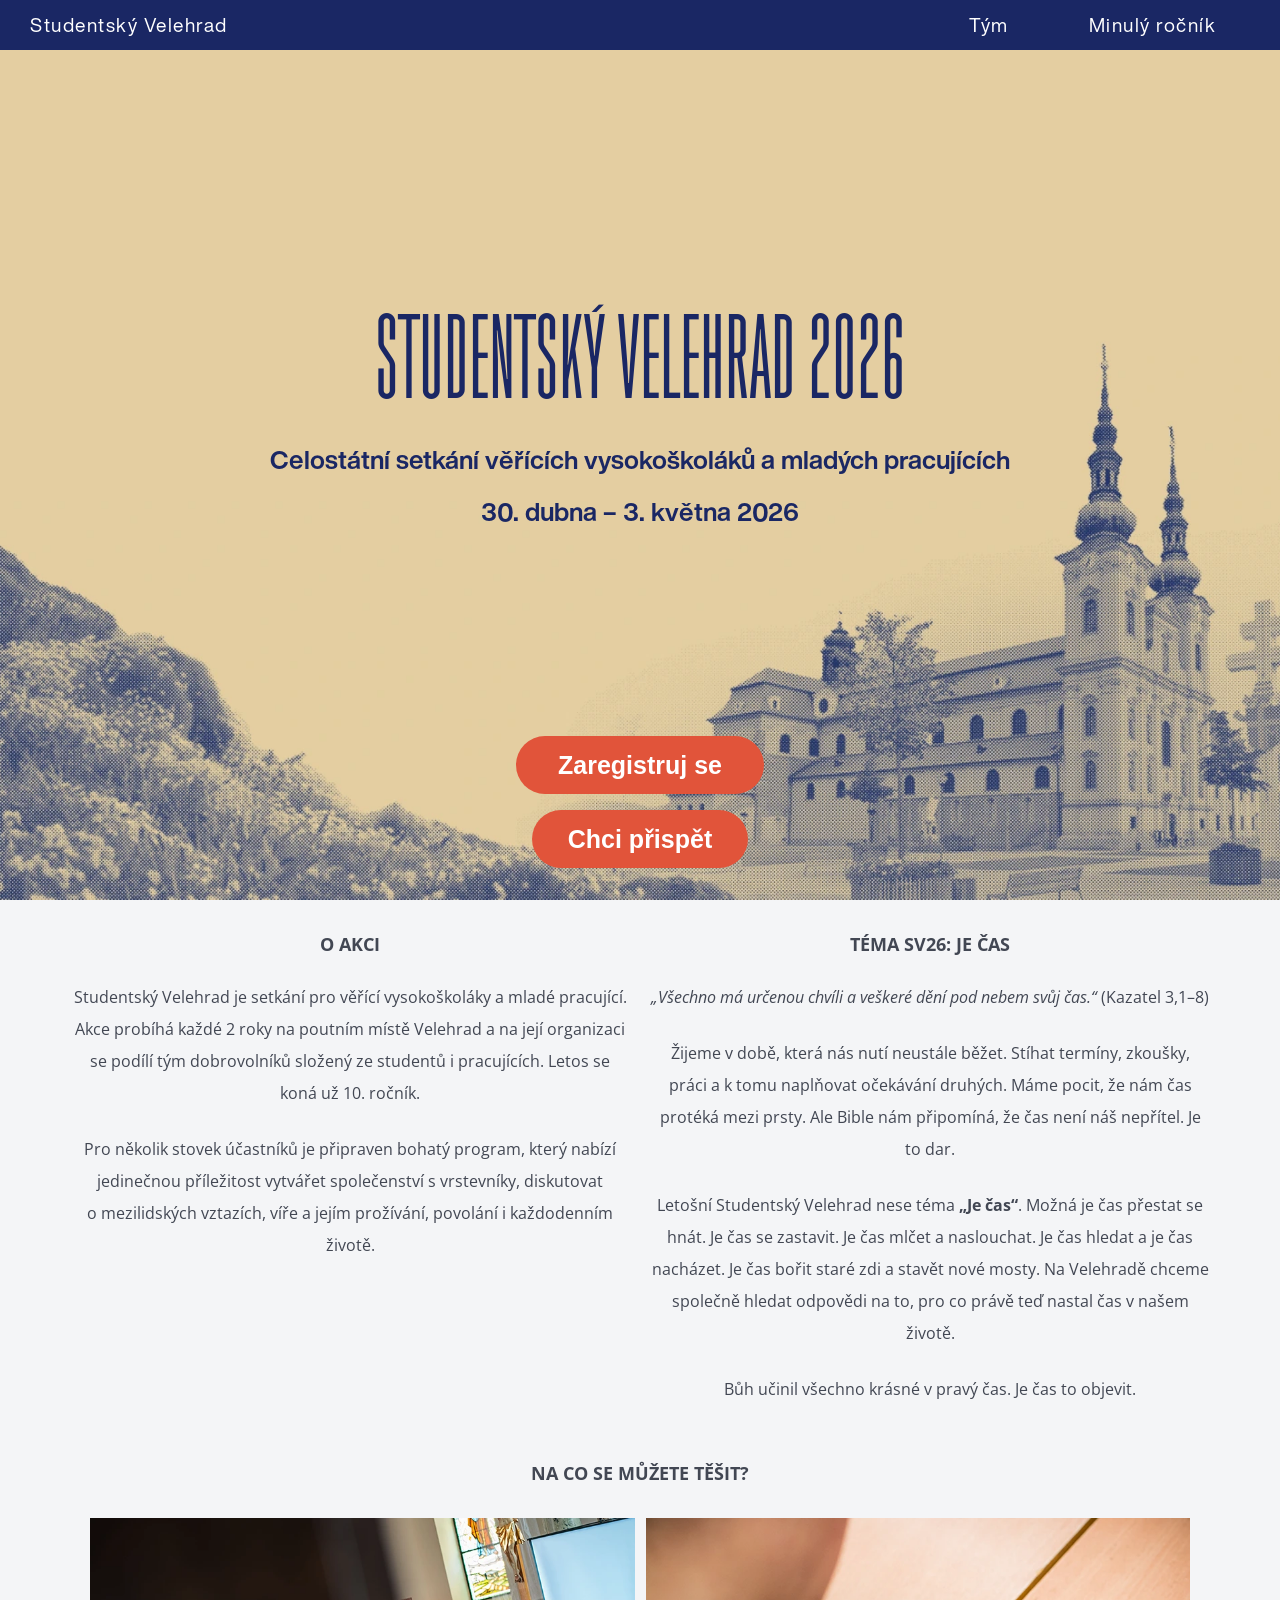
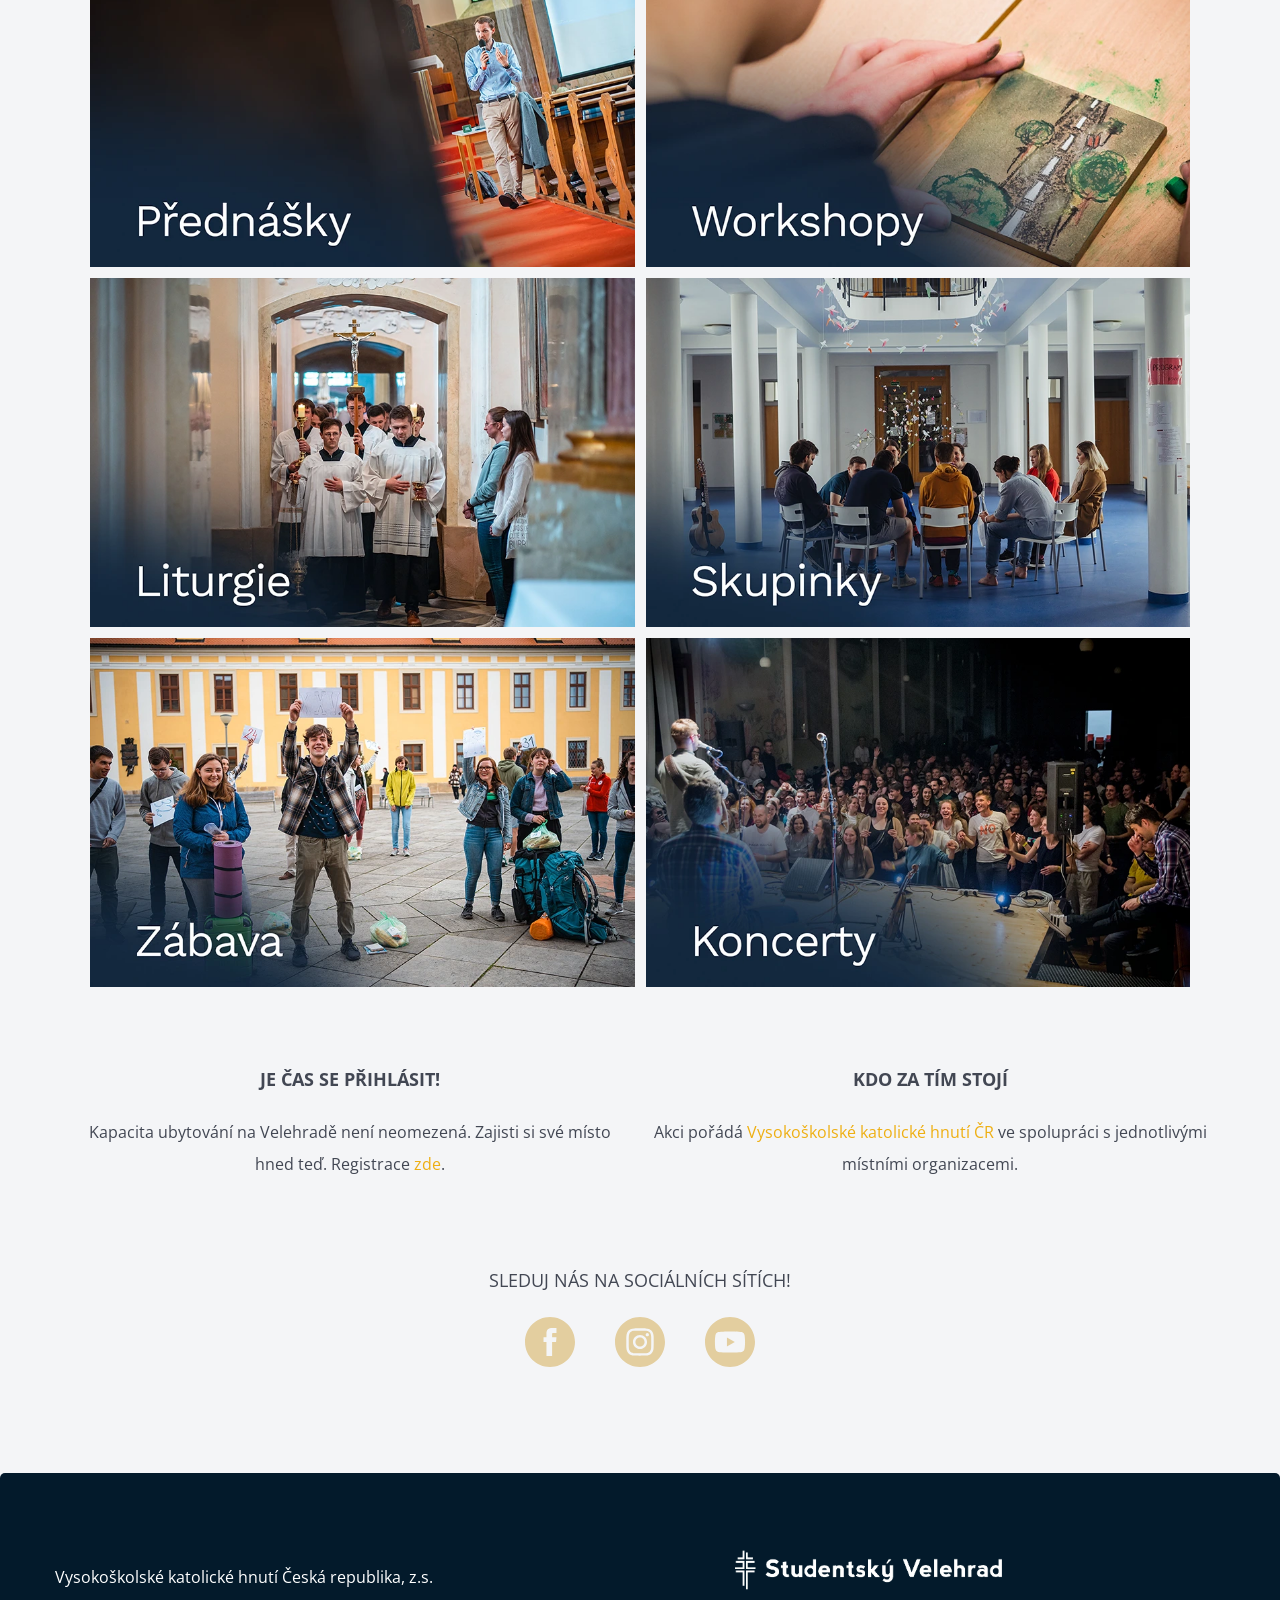
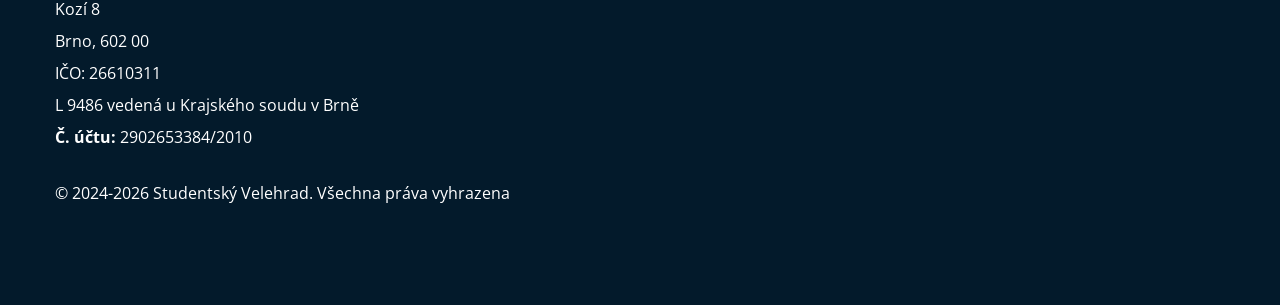
==== index.html @ 202a9110 "1" ====
<!DOCTYPE html>
<html lang="cs">

<head>
    <meta charset="UTF-8">
    <meta name="viewport" content="width=device-width, initial-scale=1.0">
    <title>Studentský Velehrad 2026</title>
    <!-- preload pozadí -->
    <link rel="preload" href="fonts/Ohrada.otf" as="font" type="font/otf" crossorigin>
    <link rel="preload" href="fonts/HelveticaNow.otf" as="font" type="font/otf" crossorigin>
    <link rel="preload" href="fonts/HelveticaNowBold.otf" as="font" type="font/otf" crossorigin>
    <link rel="preload" href="fonts/OpenSans-Regular.woff2" as="font" type="font/woff2" crossorigin>
    <link rel="preload" href="fonts/OpenSans-Italic.woff2" as="font" type="font/woff2" crossorigin>
    <link rel="preload" href="fonts/OpenSans-Bold.woff2" as="font" type="font/woff2" crossorigin>
    <link rel="preload" as="image" href="images/cover.webp">
    <link rel="preload" as="image" href="images/SV26_FB.svg">
    <link rel="preload" as="image" href="images/SV26_IG.svg">
    <link rel="preload" as="image" href="images/SV26_YT.svg">
    <link rel="preload" as="image" href="images/arrow-up-circle.svg">
    <link rel="preload" as="image" href="images/logo_b_transparent.webp">
    <link rel="preload" as="image" href="images/dlazdice/prednasky.webp">
    <link rel="preload" as="image" href="images/dlazdice/workshopy.webp">
    <link rel="preload" as="image" href="images/dlazdice/liturgie.webp">
    <link rel="preload" as="image" href="images/dlazdice/skupinky.webp">
    <link rel="preload" as="image" href="images/dlazdice/zabava.webp">
    <link rel="preload" as="image" href="images/dlazdice/koncerty.webp">
    <link rel="stylesheet" href="style.css">



    <style>
        .cover {
            background: url("/images/cover.webp") center / cover no-repeat;
            display: flex;
            flex-direction: column;
            justify-content: stretch;
            align-items: center;
            min-height: 100svh;
            z-index: 1000;
            text-align: center;
            position: relative;
        }

        .cover-content {
            display: flex;
            flex-direction: column;
            align-items: center;
            flex: 1;
            width: 100%;
            max-width: 800px;
            padding-top: 50px;
            box-sizing: border-box;
        }

        .cover-text {
            display: flex;
            flex-direction: column;
            justify-content: center;
            align-items: center;
            flex: 1;
            padding: 0 1rem;
            margin-top: 55px;
        }


        .cover-text h1 {
            font-family: 'Ohrada';
            font-weight: normal;
            font-size: 7rem;
            color: #1a2764;
            margin-bottom: 1.8rem;
        }

        .subtitle {
            font-family: 'Helvetica Now Bold', Arial, sans-serif;
            color: #1a2764;
            font-size: 1.6rem;
            margin-bottom: 1.3rem;
            line-height: 1.2;
        }

        .date {
            font-family: 'Helvetica Now Bold', Arial, sans-serif;
            color: #1a2764;
            font-size: 1.6rem;
        }



        .button-wrapper {
            display: flex;
            flex-direction: column;
            gap: 1rem;
            align-items: center;
            margin-top: auto;
            /* tlačítka dole */
            padding-bottom: 2rem;
        }

        .uvod-button {
            font-family: Arial, sans-serif;
            background-color: #e1543a;
            color: #fff;
            width: 15.5rem;
            height: 58px;
            display: flex;
            align-items: center;
            justify-content: center;
            border-radius: 50px;
            text-decoration: none;
            font-size: 25px;
            font-weight: bold;
            transition: background-color 0.3s ease;
        }

        .uvod-button:hover {
            background-color: hsl(8, 61%, 47%);
            color: #fff;
        }

        .uvod-button.prispet {

            width: 13.5rem;
        }

        #about {
            position: relative;
            z-index: 10;
            width: 100%;
        }

        .about-flex {
            display: flex;
            justify-content: center;
            text-align: center;
            max-width: 1200px;
            margin: 2rem auto;
            gap: 20px;
            padding: 0 15px;
        }

        .about-text {
            color: #424753;
            text-align: center;
            width: 560px;
        }

        .about-flex--tiles {
            padding: 0;
        }

        #about h2 {
            text-transform: uppercase;
            margin-bottom: 1.5rem;
            line-height: 1.4;
            font-size: 18px;
            color: #424753;
        }

        #about p {
            margin-bottom: 1.5rem;
            font-weight: 400;
            line-height: 2;
        }


        /* Tiles */
        .grid {
            display: grid;
            grid-template-columns: repeat(2, 1fr);
            gap: 11px;
            max-width: 1100px;
            margin: 0 auto 3rem;
        }

        .tile {
            position: relative;
            cursor: pointer;
        }

        .grid .tile:nth-child(odd) {
            margin-left: auto;
        }

        .grid .tile:nth-child(even) {
            margin-right: auto;
        }

        .tile img {
            width: 100%;
            display: block;
        }

        .overlay {
            position: absolute;
            inset: 0;
            background: rgba(0, 0, 0, 0.65);
            color: white;
            display: flex;
            justify-content: center;
            align-items: center;
            text-align: center;
            padding: 1rem;
            opacity: 0;
            transition: 0.3s;
            pointer-events: none;
        }

        @media (hover: hover) and (pointer: fine) {
            .tile:hover .overlay {
                opacity: 1;
            }
        }

        .tile.active .overlay {
            opacity: 1;
        }



        .social-title {
            text-align: center;
            margin: 4rem 0 6rem;
        }

        .social-title h2 {
            font-size: 1.5rem;
            font-weight: normal;
            margin-bottom: 1rem;
        }

        .social-title p {
            display: flex;
            justify-content: center;
            gap: 2.5rem;
            margin: 0;
        }

        .social-title p a img {
            width: 50px;
            object-fit: contain;
            transition: transform 0.2s;
        }

        .social-title p a img:hover {
            transform: scale(1.1);
        }

        /* Mobile / tablet 640px a méně */
        @media (max-width: 640px) {
            .grid {
                grid-template-columns: 1fr;
            }

            .about-text {
                width: auto;
            }

            .about-flex {
                flex-direction: column;
                gap: 1rem;
            }
        }


        /* Media query pro menší obrazovky (tablet/mobil) */
        @media (max-width: 768px) {



            #about .overlay p {
                line-height: 1.6;

            }

            .cover {
                z-index: 1000;
            }

            .cover-text h1 {
                font-size: 5rem;
                line-height: 1;
                margin: 12px 0px 24px;
            }

            .cover-text {
                margin-top: 0px;

            }

            .subtitle {
                margin: 16px 0px 4.8px;
            }

            .date {
                margin: 16px;
            }

            .cover .subtitle,
            .cover .date {
                font-size: 1.2rem;
            }

            .uvod-button {
                font-size: 20px;
                height: 48px;
                padding: 12px 32px;
                min-width: 180px;
            }

            .uvod-button.prispet {
                min-width: 200px;
                padding: 12px 36px;
            }

            .button-wrapper {
                gap: 0.8rem;
                padding-bottom: 1.5rem;
            }
        }
    </style>



</head>

<body>
    <header id="g-navigation">
        <div class="header-container">
            <div class="logo">
                <a href="/" class="logo-text">Studentský Velehrad</a>
            </div>
            <nav class="main-nav">
                <ul>
                    <li><a href="/tym">Tým</a></li>
                    <!-- <li><a href="/q&a">Q&A</a></li>  
                    <li><a href="/registrace">Registrace</a></li> -->
                    <li><a href="https://sv24.studentskyvelehrad.cz/sv24" target="_blank">Minulý ročník</a></li>
                </ul>
            </nav>

        </div>
    </header>

    <div class="mobile-menu" id="mobileMenu">
        <button class="hamburger-close" id="hamburger-close" aria-label="Zavřít menu">
            <span></span>
            <span></span>
            <span></span>
        </button>
        <ul>
            <li><a href="/tym">Tým</a></li>
            <!-- <li><a href="/q&a">Q&A</a></li> 
            <li><a href="/registrace">Registrace</a></li> -->
            <li><a href="https://sv24.studentskyvelehrad.cz/sv24" target="_blank">Minulý ročník</a></li>
        </ul>
    </div>
    <button class="hamburger" aria-label="Otevřít menu">
        <span></span>
        <span></span>
        <span></span>
    </button>

    <!-- HLAVNÍ OBSAH STRÁNKY -->
    <div class="content">
        <div class="nav-bar"></div>
        <div class="cover-bar"></div>
        <div class="cover">
            <div class="cover-content">
                <div class="cover-text">
                    <h1>Studentský Velehrad 2026</h1>
                    <p class="subtitle">Celostátní setkání věřících vysokoškoláků a mladých pracujících</p>
                    <p class="date">30. dubna – 3. května 2026</p>
                </div>
                <div class="button-wrapper">
                    <a class="uvod-button">Zaregistruj se</a>
                    <!-- href="/registrace" -->
                    <a href="/chci-prispet" class="uvod-button prispet">Chci přispět</a>
                </div>
            </div>
        </div>

        <!-- O akci -->
        <section id="about">
            <div class="about-flex">

                <div class="about-text">
                    <h2>O akci</h2>
                    <p>Studentský Velehrad je setkání pro věřící vysokoškoláky a mladé pracující. Akce probíhá
                        každé
                        2 roky na poutním místě Velehrad a na její organizaci se podílí tým dobrovolníků
                        složený
                        ze studentů i pracujících. Letos se koná už 10. ročník.</p>
                    <p>Pro několik stovek účastníků je připraven bohatý program, který nabízí jedinečnou
                        příležitost
                        vytvářet společenství s vrstevníky, diskutovat o mezilidských vztazích, víře
                        a jejím
                        prožívání, povolání i každodenním životě.</p>
                </div>

                <div class="about-text">
                    <h2>Téma SV26: Je čas</h2>
                    <p><em>„Všechno má určenou chvíli a veškeré dění pod nebem svůj čas.“</em>
                        <span class="single-line">(Kazatel 3,1–8)</span>
                    </p>
                    <p>Žijeme v době, která nás nutí neustále běžet. Stíhat termíny, zkoušky, práci
                        a k tomu
                        naplňovat očekávání druhých. Máme pocit, že nám čas protéká mezi prsty. Ale Bible nám
                        připomíná,
                        že
                        čas není náš nepřítel. Je to dar.</p>
                    <p>Letošní Studentský Velehrad nese téma <strong>„Je čas“</strong>. Možná je čas přestat se
                        hnát. Je
                        čas
                        se zastavit. Je čas mlčet a naslouchat. Je čas hledat a je čas nacházet. Je čas
                        bořit
                        staré zdi a stavět nové mosty. Na Velehradě chceme společně hledat odpovědi na to, pro
                        co
                        právě teď nastal čas v našem životě.</p>
                    <p>Bůh učinil všechno krásné v pravý čas. Je čas to objevit.</p>
                </div>
            </div>

            <h2 class="about-flex">
                Na co se můžete těšit?
            </h2>

            <div class="about-flex about-flex--tiles">
                <div class="grid">
                    <div class="tile">
                        <img src="images/dlazdice/prednasky.webp" alt="Přednášky">
                        <div class="overlay">
                            <p>Inspirativní osobnosti z církevního i veřejného života, které se nebojí otevírat
                                aktuální témata.</p>
                        </div>
                    </div>

                    <div class="tile">
                        <img src="images/dlazdice/workshopy.webp" alt="Workshopy">
                        <div class="overlay">
                            <p>Kurzy a dílny zaměřené na kreativitu, seberozvoj a praktické dovednosti.
                            </p>
                        </div>
                    </div>

                    <div class="tile">
                        <img src="images/dlazdice/liturgie.webp" alt="Duchovní program">
                        <div class="overlay">
                            <p>Každodenní mše svaté, chvály, adorace, svátost smíření a prostor pro ztišení.
                            </p>
                        </div>
                    </div>

                    <div class="tile">
                        <img src="images/dlazdice/skupinky.webp" alt="Diskuzní skupinky">
                        <div class="overlay">
                            <p>Debaty v malých skupinách o víře, vztazích a každodenním životě.</p>
                        </div>
                    </div>

                    <div class="tile">
                        <img src="images/dlazdice/zabava.webp" alt="Volnočasové aktivity">
                        <div class="overlay">
                            <p>Koncerty, výlety, sportovní aktivity a další program pro odpočinek
                                i společné zážitky.</p>
                        </div>
                    </div>

                    <div class="tile">
                        <img src="images/dlazdice/koncerty.webp" alt="Společenství">
                        <div class="overlay">
                            <p>Prostředí plné mladých lidí, sdílených hodnot a nových přátelství.</p>
                        </div>
                    </div>
                </div>
            </div>

            <div class="about-flex">
                <div class="about-text">
                    <h2>Je čas se přihlásit!</h2>
                    <p>Kapacita ubytování na Velehradě není neomezená. Zajisti si své místo hned teď.
                        Registrace <a href="/registrace">zde</a>.</p>
                </div>

                <div class="about-text">
                    <h2>Kdo za tím stojí</h2>
                    <p>Akci pořádá <a href="https://vkhcr.cz" target="_blank">Vysokoškolské katolické
                            hnutí ČR</a>
                        ve spolupráci s jednotlivými místními organizacemi.</p>
                </div>
            </div>
            <div class="social-title">
                <h2>Sleduj nás na sociálních sítích!</h2>
                <p>
                    <a href="https://www.facebook.com/studentskyvelehrad/?locale=cs_CZ"><img src="images/SV26_FB.svg"
                            alt="Facebook"></a>
                    <a href="https://www.instagram.com/studentsky_velehrad/"><img src="images/SV26_IG.svg"
                            alt="Instagram"></a>
                    <a href="https://www.youtube.com/channel/UCBf-XP-0GacYV8bqpvq1dSw"><img src="images/SV26_YT.svg"
                            alt="YouTube"></a>
                </p>
            </div>

            <div id="g-footer">
                <div class="container footer-flex">
                    <div class="footer-text">
                        <p>
                            Vysokoškolské katolické hnutí Česká republika, z.s.<br>
                            Kozí 8<br>
                            Brno, 602 00<br>
                            IČO: 26610311<br>
                            L 9486 vedená u Krajského soudu v Brně<br>
                            <strong>Č. účtu: </strong>2902653384/2010
                        </p>
                        <p>
                            © 2024-2026 Studentský Velehrad. Všechna práva vyhrazena
                        </p>
                    </div>

                    <div class="footer-logo">
                        <img src="images/logo_b_transparent.webp" alt="Logo SV26">
                    </div>
                </div>
            </div>

        </section>
    </div>
    <button id="scrollTopBtn" aria-label="Zpět nahoru"></button>
    <div class="bottom-bar"></div>

    <script src="script.js"></script>

    <script>
        const tiles = document.querySelectorAll('.tile');

        tiles.forEach(tile => {
            tile.addEventListener('click', () => {
                if (tile.classList.contains('active')) {
                    tile.classList.remove('active');
                } else {
                    tiles.forEach(t => t.classList.remove('active'));
                    tile.classList.add('active');
                }
            });
        });
    </script>
</body>

</html>
---- style.css ----
@font-face {
            font-family: 'Ohrada';
            src: url('/fonts/Ohrada.otf') format('opentype');
        }

        @font-face {
            font-family: 'Helvetica Now';
            src: url('/fonts/HelveticaNow.otf') format('opentype');
        }

        @font-face {
            font-family: 'Helvetica Now Bold';
            src: url('/fonts/HelveticaNowBold.otf') format('opentype');
        }

        @font-face {
            font-family: 'Open Sans';
            src: url('/fonts/OpenSans-Regular.woff2') format('woff2');
            font-weight: 400;
            font-style: normal;
            font-display: swap;
        }

        @font-face {
            font-family: 'Open Sans';
            src: url('/fonts/OpenSans-Bold.woff2') format('woff2');
            font-weight: 700;
            font-style: normal;
            font-display: swap;
        }

        @font-face {
            font-family: 'Open Sans';
            src: url('/fonts/OpenSans-Italic.woff2') format('woff2');
            font-weight: 400;
            font-style: italic;
            font-display: swap;
        }


        /* Reset */
        * {
            margin: 0;
            padding: 0;
            box-sizing: border-box;
        }

        html {
            -webkit-text-size-adjust: 100%;
            text-size-adjust: 100%;
        }

        body {
            background-color: #f4f5f7;
            margin: 0;
            font-family: 'Open Sans', Arial, sans-serif;
            color: #424753;
        }


        .logo {
            display: flex;
            align-items: center;
            z-index: 9999;
        }

        .logo-text {
            font-family: 'Helvetica Now', Arial, sans-serif;
            font-size: 1.2rem;
            color: white;
            text-decoration: none;
            margin-left: 30px;
            margin-right: 30px;
            letter-spacing: 1.5px;
        }


        /* Header */
        #g-navigation {
            top: 0px;
            background: #1a2764;
            color: white;
            position: fixed;
            width: 100%;
            height: 50px;
            display: flex;
            align-items: center;
            padding: 0 4rem 0 0;
            z-index: 1004;
            transition: transform 0.2s ease;
        }


        #g-navigation .header-container {
            display: flex;
            align-items: center;
            justify-content: space-between;
            width: 100%;
        }

        #g-navigation nav {
            margin-left: auto;
        }


        #g-navigation .logo img {
            height: 43px;
            display: block;
            margin: auto 0;
        }

        #g-navigation nav ul {
            display: flex;
            list-style: none;
            gap: 5rem;
            align-items: center;
            margin: 0;
            padding: 0;
            box-sizing: border-box;
        }

        #g-navigation nav ul li a {
            font-family: 'Helvetica Now', Arial, sans-serif;
            color: white;
            text-decoration: none;
            font-weight: normal;
            font-size: 1.2rem;
            letter-spacing: 1.5px;
            transition: color 0.3s ease;
        }

        #g-navigation nav ul li a:hover {
            color: #eeaf13;
        }


        .hamburger {
            display: none;
        }



        #g-footer {
            width: 100%;
            background-color: #031a2b;
            color: white;
            padding: 3.5rem 0;
            z-index: 10;

            border-top-left-radius: 5px;
            border-top-right-radius: 5px;
        }

        .footer-flex {
            display: flex;
            justify-content: space-between;
            max-width: 1200px;
            margin: 0 auto;
        }

        .footer-text,
        .footer-logo {
            width: 560px;
            padding: 16px 0 16px 15px;
        }

        .footer-text p {
            line-height: 2;
            margin: 16px 0;
        }

        .footer-text {
            text-align: left;
        }

        .footer-logo img {
            height: 50px;
        }




        .single-line {
            white-space: nowrap;
        }

        p {
            line-height: 1.2;
            margin: 0;
        }


        a {
            color: #eeaf13;
            text-decoration: none;
        }

        a:hover {
            color: #cfa00f;
        }

        a,
        button {
            -webkit-tap-highlight-color: transparent;
        }

        .logo-text:hover {
            color: white;
            text-decoration: none;
        }







        /* Media query pro menší obrazovky (tablet/mobil) */
        @media (max-width: 768px) {
            #g-navigation {
                display: none;
            }

            .footer-flex {
                flex-direction: column;
                align-items: center;
            }

            .footer-text,
            .footer-logo {
                width: auto;
                padding: 1rem;
            }

            .footer-logo {
                text-align: center;
            }

            .footer-logo img {
                width: 100%;
                max-width: 350px;
                height: auto;
            }
        }

        #scrollTopBtn {
            position: fixed;
            right: 20px;
            bottom: 20px;
            width: 50px;
            height: 50px;
            border: none;
            background: transparent;
            background-image: url("/images/arrow-up-circle.svg");
            background-repeat: no-repeat;
            background-size: contain;
            cursor: pointer;
            z-index: 9999;
            padding: 0;
            opacity: 0;
            pointer-events: none;
            transition: opacity 0.3s ease;
            mix-blend-mode: multiply;
            touch-action: manipulation;
            user-select: none;
            -webkit-user-select: none;
        }

        #scrollTopBtn img {
            width: 100%;
            height: 100%;
            display: block;
        }

        #scrollTopBtn.show {
            opacity: 1;
            pointer-events: auto;
        }

        .mobile-menu {
            display: none;
        }

        .bottom-bar {
            display: none;
        }

        .content {
            position: relative;
            margin: 0;
            padding: 0;
        }

        /* Základní mobilní menu */
        @media (max-width: 768px) {

            .nav-bar {
                display: flex;
                top: 0px;
                background: #e4cea1;
                color: white;
                position: fixed;
                width: 100%;
                height: 30svh;
                z-index: 0;
            }

            .nav-bar2 {
                top: 5px;
                background: #f4f5f7;
                color: white;
                position: fixed;
                width: 100%;
                height: 30svh;
                z-index: 1;
            }

            .cover-bar {
                top: 0px;
                bottom: 0;
                background: #f4f5f7;
                color: white;
                position: absolute;
                width: 100%;
                z-index: 0;
            }

            .bottom-bar {
                position: fixed;
                bottom: 0;
                /* top: 0; */
                background: #031a2b;
                color: white;
                width: 100%;
                height: 30svh;
                z-index: 0;
            }


            #g-navigation nav ul {
                display: none;
            }

            #g-navigation nav ul li a {
                background: #1a2764;
            }

            #g-navigation nav ul.active {
                display: flex;
            }


            .hamburger {
                position: fixed;
                display: flex;
                top: 0;
                right: 0;
                flex-direction: column;
                gap: 6px;
                background: none;
                border: none;
                padding: 1rem 1rem 2rem 2rem;
                cursor: pointer;
                margin-left: auto;
                z-index: 1005;
                touch-action: manipulation;
                user-select: none;
                -webkit-user-select: none;
                opacity: 1;
                transform: translateY(0);
                transition: opacity 0.3s ease, transform 0.3s ease;
            }

            .hamburger-close {
                display: flex;
                position: fixed;
                top: 0px;
                right: 0px;
                width: 100%;
                height: 50px;
                flex-direction: column;
                justify-content: space-between;
                gap: 6px;
                cursor: pointer;
                justify-content: center;
                align-items: flex-end;
                touch-action: manipulation;
                background-color: transparent;
                padding-right: 15px;
                border: none;
            }


            .hamburger.hide {
                opacity: 0;
                transform: translateY(-20px);
                pointer-events: none;
            }


            .hamburger span {
                width: 30px;
                height: 2px;
                background-color: #1a2764;
                border-radius: 5px;
            }

            .hamburger-close span {
                width: 30px;
                height: 2px;
                background-color: #f4f5f7;
                border-radius: 5px;
            }

            /* Menu pro mobil */
            .mobile-menu {
                position: fixed;
                top: 0px;
                right: 0;
                width: 40%;
                height: 40svh;
                min-height: 250px;
                max-width: 160px;
                background-color: rgba(26, 39, 100, 0.85);
                /* #1a2764; */
                display: flex;
                flex-direction: column;
                /* padding: 20px 10px; */
                transition: transform 0.3s ease;
                z-index: 1006;
                padding-top: 60px;
                /* Posuneme menu mimo obrazovku doprava */
                transform: translateX(100%);
                border-top-left-radius: 5px;
                border-bottom-left-radius: 5px;
            }

            .mobile-menu a:hover {
                text-decoration: underline;
            }

            .mobile-menu.open {
                transform: translateX(0);
                /* vysunuté menu */
            }

            .mobile-menu ul li a {
                display: block;
                font-family: 'Open Sans', Arial, sans-serif;
                color: white;
                text-decoration: none;
                font-weight: normal;
                font-size: 1rem;
                transition: color 0.3s ease;
                list-style: none;
                /* border: 1px solid rgba(255, 255, 255, 0.3); */
                padding: 20px 15px;
                /* transition: background 0.3s, color 0.3s; */
                touch-action: manipulation;
                user-select: none;
                -webkit-user-select: none;
                -webkit-tap-highlight-color: rgba(70, 100, 180, 0.3);

            }


            .mobile-menu ul {
                list-style: none;
            }
        }
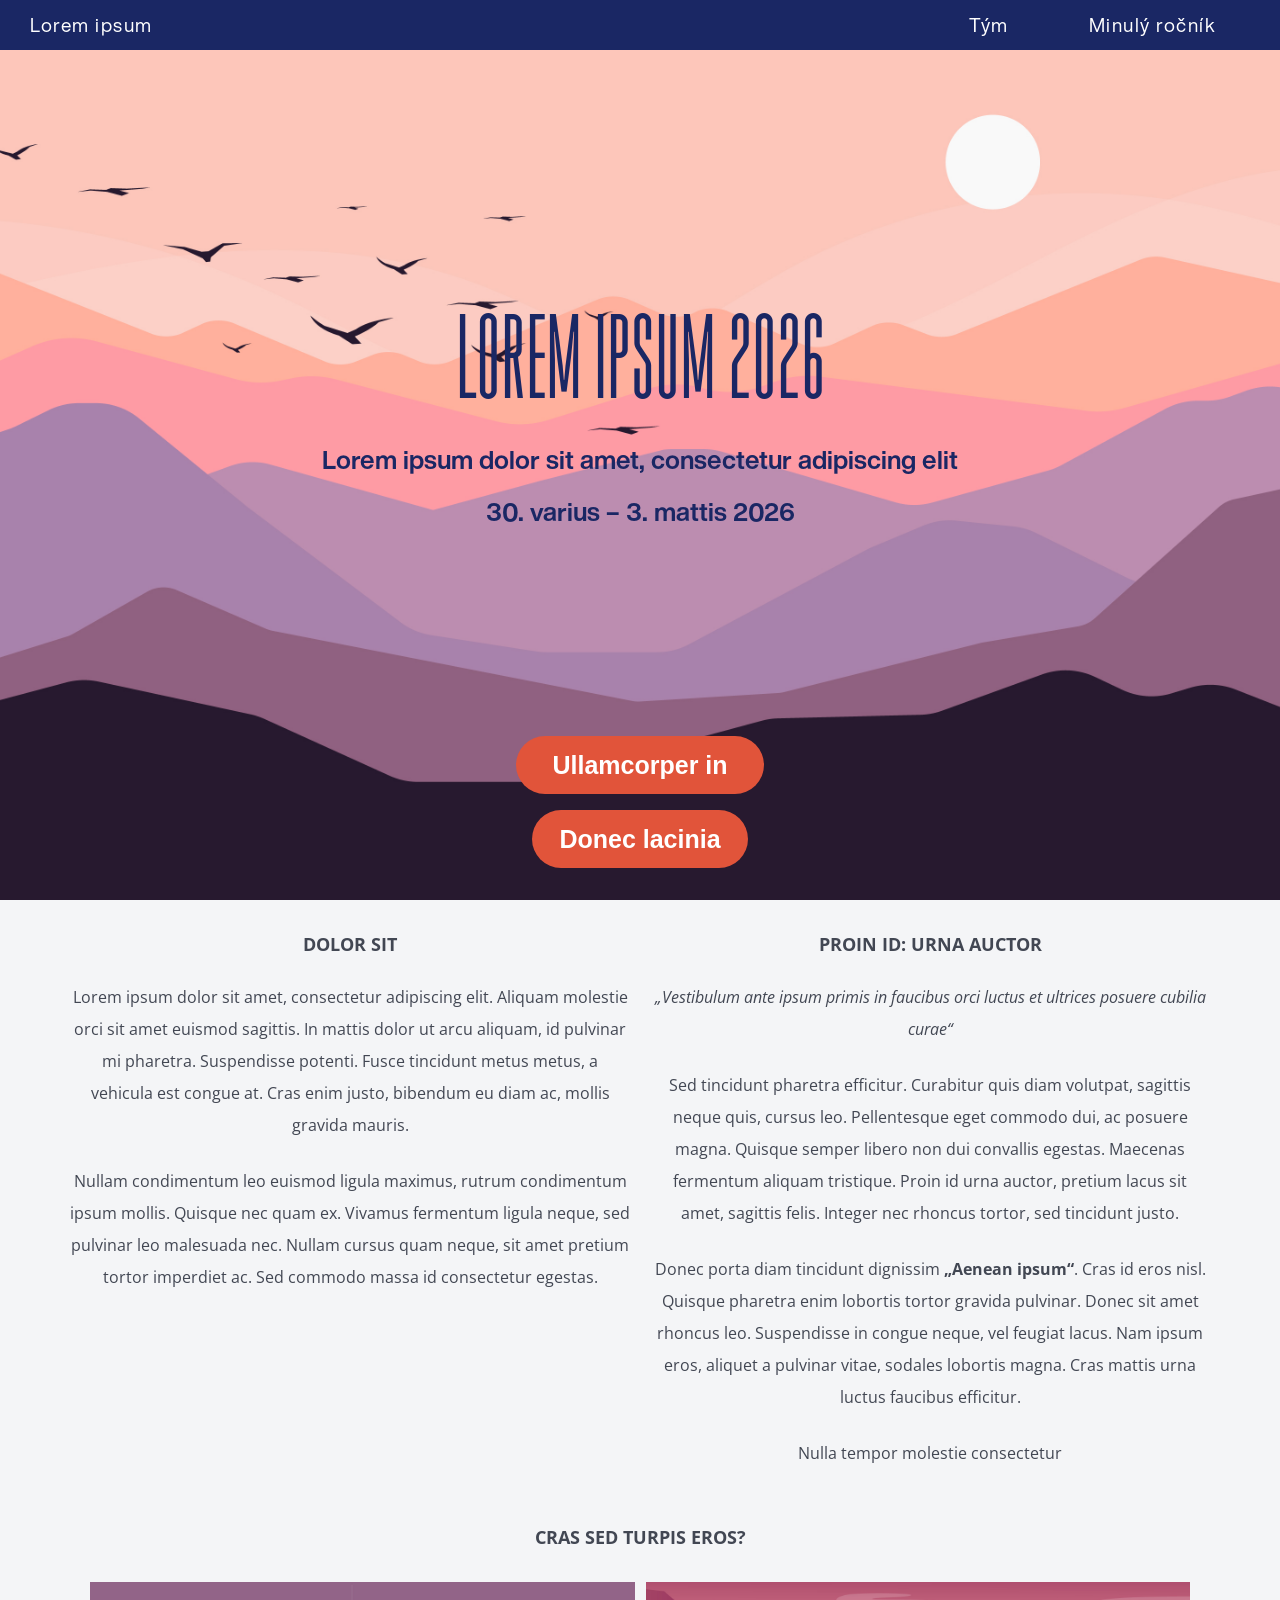
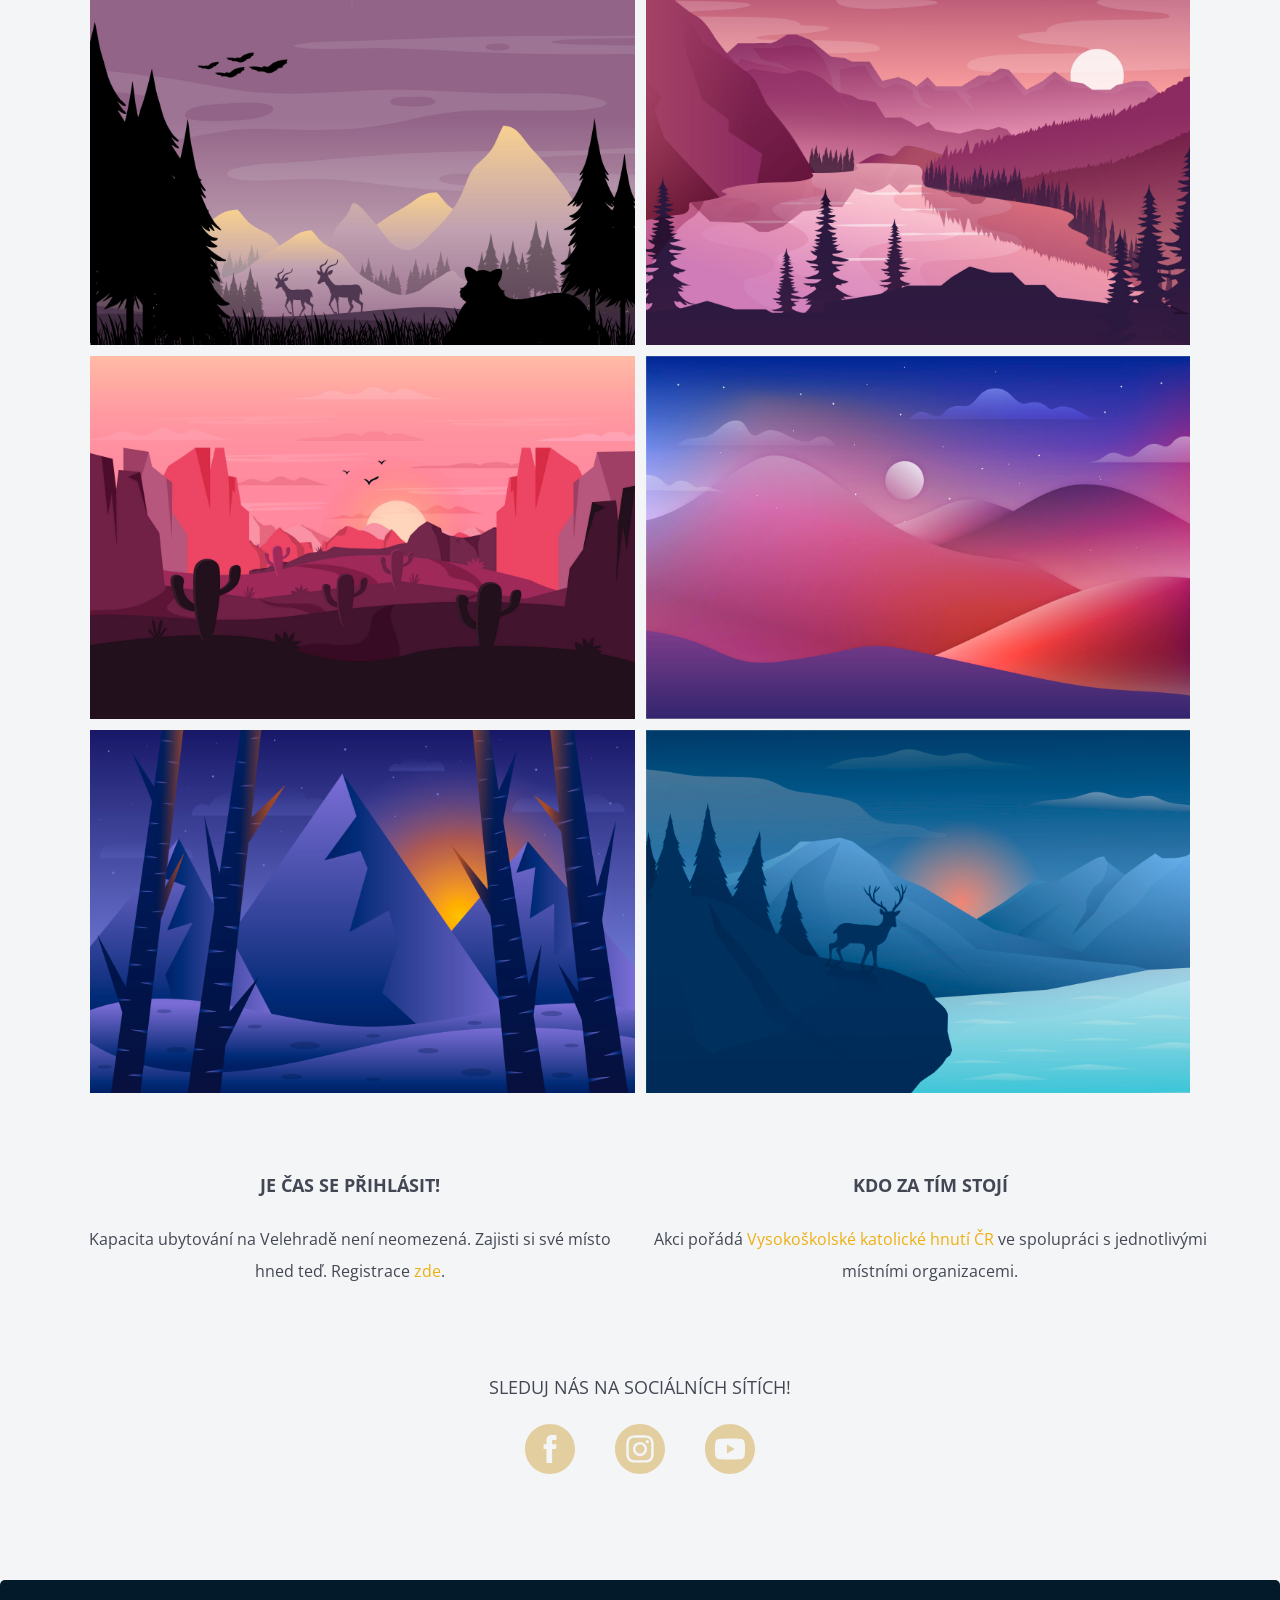
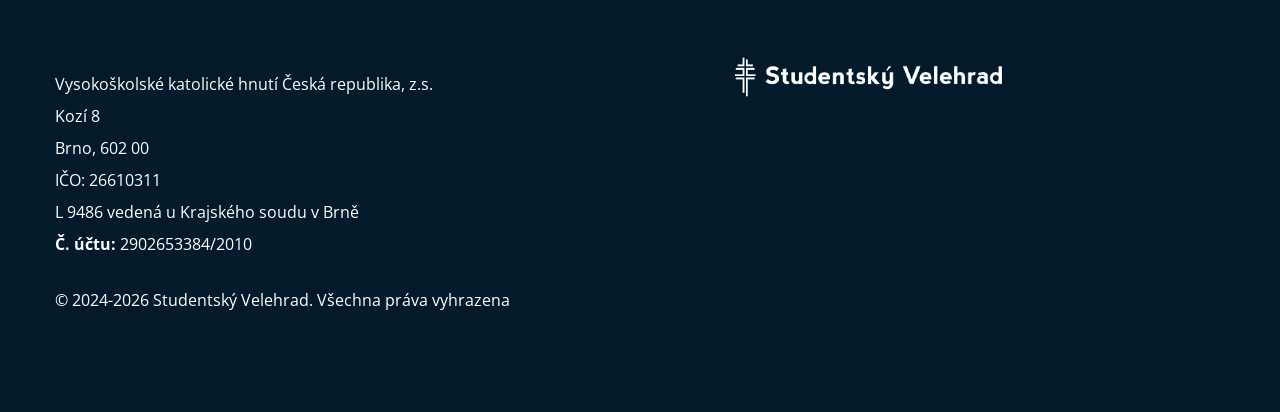
==== commit 56e50753: "2" ====
--- a/index.html
+++ b/index.html
@@ -12,25 +12,25 @@
     <link rel="preload" href="fonts/OpenSans-Regular.woff2" as="font" type="font/woff2" crossorigin>
     <link rel="preload" href="fonts/OpenSans-Italic.woff2" as="font" type="font/woff2" crossorigin>
     <link rel="preload" href="fonts/OpenSans-Bold.woff2" as="font" type="font/woff2" crossorigin>
-    <link rel="preload" as="image" href="images/cover.webp">
+    <link rel="preload" as="image" href="images/cover.jpg">
     <link rel="preload" as="image" href="images/SV26_FB.svg">
     <link rel="preload" as="image" href="images/SV26_IG.svg">
     <link rel="preload" as="image" href="images/SV26_YT.svg">
     <link rel="preload" as="image" href="images/arrow-up-circle.svg">
     <link rel="preload" as="image" href="images/logo_b_transparent.webp">
-    <link rel="preload" as="image" href="images/dlazdice/prednasky.webp">
-    <link rel="preload" as="image" href="images/dlazdice/workshopy.webp">
-    <link rel="preload" as="image" href="images/dlazdice/liturgie.webp">
-    <link rel="preload" as="image" href="images/dlazdice/skupinky.webp">
-    <link rel="preload" as="image" href="images/dlazdice/zabava.webp">
-    <link rel="preload" as="image" href="images/dlazdice/koncerty.webp">
+    <link rel="preload" as="image" href="images/dlazdice/1.jpg">
+    <link rel="preload" as="image" href="images/dlazdice/2.jpg">
+    <link rel="preload" as="image" href="images/dlazdice/3.jpg">
+    <link rel="preload" as="image" href="images/dlazdice/4.jpg">
+    <link rel="preload" as="image" href="images/dlazdice/5.jpg">
+    <link rel="preload" as="image" href="images/dlazdice/6.jpg">
     <link rel="stylesheet" href="style.css">
 
 
 
     <style>
         .cover {
-            background: url("/images/cover.webp") center / cover no-repeat;
+            background: url("/images/cover.jpg") center / cover no-repeat;
             display: flex;
             flex-direction: column;
             justify-content: stretch;
@@ -328,7 +328,7 @@
     <header id="g-navigation">
         <div class="header-container">
             <div class="logo">
-                <a href="/" class="logo-text">Studentský Velehrad</a>
+                <a href="/" class="logo-text">Lorem ipsum</a>
             </div>
             <nav class="main-nav">
                 <ul>
@@ -368,14 +368,14 @@
         <div class="cover">
             <div class="cover-content">
                 <div class="cover-text">
-                    <h1>Studentský Velehrad 2026</h1>
-                    <p class="subtitle">Celostátní setkání věřících vysokoškoláků a mladých pracujících</p>
-                    <p class="date">30. dubna – 3. května 2026</p>
+                    <h1>Lorem Ipsum 2026</h1>
+                    <p class="subtitle">Lorem ipsum dolor sit amet, consectetur adipiscing elit</p>
+                    <p class="date">30. varius – 3. mattis 2026</p>
                 </div>
                 <div class="button-wrapper">
-                    <a class="uvod-button">Zaregistruj se</a>
+                    <a class="uvod-button">Ullamcorper in</a>
                     <!-- href="/registrace" -->
-                    <a href="/chci-prispet" class="uvod-button prispet">Chci přispět</a>
+                    <a href="/chci-prispet" class="uvod-button prispet">Donec lacinia</a>
                 </div>
             </div>
         </div>
@@ -385,91 +385,86 @@
             <div class="about-flex">
 
                 <div class="about-text">
-                    <h2>O akci</h2>
-                    <p>Studentský Velehrad je setkání pro věřící vysokoškoláky a mladé pracující. Akce probíhá
-                        každé
-                        2 roky na poutním místě Velehrad a na její organizaci se podílí tým dobrovolníků
-                        složený
-                        ze studentů i pracujících. Letos se koná už 10. ročník.</p>
-                    <p>Pro několik stovek účastníků je připraven bohatý program, který nabízí jedinečnou
-                        příležitost
-                        vytvářet společenství s vrstevníky, diskutovat o mezilidských vztazích, víře
-                        a jejím
-                        prožívání, povolání i každodenním životě.</p>
+                    <h2>Dolor sit</h2>
+                    <p>
+                        Lorem ipsum dolor sit amet, consectetur adipiscing elit. Aliquam molestie orci sit amet euismod
+                        sagittis. In mattis dolor ut arcu aliquam, id pulvinar mi pharetra. Suspendisse potenti. Fusce
+                        tincidunt metus metus, a vehicula est congue at. Cras enim justo, bibendum eu diam ac, mollis
+                        gravida mauris.</p>
+                    <p>Nullam condimentum leo euismod ligula maximus, rutrum condimentum ipsum mollis.
+                        Quisque nec quam ex. Vivamus fermentum ligula neque, sed pulvinar leo malesuada nec. Nullam
+                        cursus quam neque, sit amet pretium tortor imperdiet ac. Sed commodo massa id consectetur
+                        egestas.</p>
                 </div>
 
                 <div class="about-text">
-                    <h2>Téma SV26: Je čas</h2>
-                    <p><em>„Všechno má určenou chvíli a veškeré dění pod nebem svůj čas.“</em>
-                        <span class="single-line">(Kazatel 3,1–8)</span>
+                    <h2>Proin ID: Urna auctor</h2>
+                    <p><em>„Vestibulum ante ipsum primis in faucibus orci luctus et ultrices posuere cubilia curae“</em>
                     </p>
-                    <p>Žijeme v době, která nás nutí neustále běžet. Stíhat termíny, zkoušky, práci
-                        a k tomu
-                        naplňovat očekávání druhých. Máme pocit, že nám čas protéká mezi prsty. Ale Bible nám
-                        připomíná,
-                        že
-                        čas není náš nepřítel. Je to dar.</p>
-                    <p>Letošní Studentský Velehrad nese téma <strong>„Je čas“</strong>. Možná je čas přestat se
-                        hnát. Je
-                        čas
-                        se zastavit. Je čas mlčet a naslouchat. Je čas hledat a je čas nacházet. Je čas
-                        bořit
-                        staré zdi a stavět nové mosty. Na Velehradě chceme společně hledat odpovědi na to, pro
-                        co
-                        právě teď nastal čas v našem životě.</p>
-                    <p>Bůh učinil všechno krásné v pravý čas. Je čas to objevit.</p>
+                    <p>
+                        Sed tincidunt pharetra efficitur. Curabitur quis diam volutpat, sagittis neque quis, cursus leo.
+                        Pellentesque eget commodo dui, ac posuere magna. Quisque semper libero non dui convallis
+                        egestas. Maecenas fermentum aliquam tristique. Proin id urna auctor, pretium lacus sit amet,
+                        sagittis felis. Integer nec rhoncus tortor, sed tincidunt justo.</p>
+
+                    <p>Donec porta diam tincidunt dignissim <strong>„Aenean ipsum“</strong>.
+                        Cras id eros nisl. Quisque
+                        pharetra enim lobortis tortor gravida pulvinar. Donec sit amet rhoncus leo. Suspendisse in
+                        congue neque, vel feugiat lacus. Nam ipsum eros, aliquet a pulvinar vitae, sodales lobortis
+                        magna. Cras mattis urna luctus faucibus efficitur.</p>
+                    <p>Nulla tempor molestie consectetur</p>
                 </div>
             </div>
 
             <h2 class="about-flex">
-                Na co se můžete těšit?
+                Cras sed turpis eros?
             </h2>
 
             <div class="about-flex about-flex--tiles">
                 <div class="grid">
                     <div class="tile">
-                        <img src="images/dlazdice/prednasky.webp" alt="Přednášky">
+                        <img src="images/dlazdice/1.jpg" alt="Přednášky">
                         <div class="overlay">
-                            <p>Inspirativní osobnosti z církevního i veřejného života, které se nebojí otevírat
-                                aktuální témata.</p>
+                            <p>Nunc mollis ante dolor, eu tristique ex accumsan vitae. </p>
                         </div>
                     </div>
 
                     <div class="tile">
-                        <img src="images/dlazdice/workshopy.webp" alt="Workshopy">
+                        <img src="images/dlazdice/2.jpg" alt="Workshopy">
                         <div class="overlay">
-                            <p>Kurzy a dílny zaměřené na kreativitu, seberozvoj a praktické dovednosti.
+                            <p>Maecenas varius et odio id efficitur. Maecenas sollicitudin pellentesque maximus.
                             </p>
                         </div>
                     </div>
 
                     <div class="tile">
-                        <img src="images/dlazdice/liturgie.webp" alt="Duchovní program">
+                        <img src="images/dlazdice/3.jpg" alt="Duchovní program">
                         <div class="overlay">
-                            <p>Každodenní mše svaté, chvály, adorace, svátost smíření a prostor pro ztišení.
+                            <p>In cursus, ligula non sollicitudin egestas, nibh ipsum euismod sem, vel mattis neque
+                                turpis ut ante.
                             </p>
                         </div>
                     </div>
 
                     <div class="tile">
-                        <img src="images/dlazdice/skupinky.webp" alt="Diskuzní skupinky">
+                        <img src="images/dlazdice/4.jpg" alt="Diskuzní skupinky">
                         <div class="overlay">
-                            <p>Debaty v malých skupinách o víře, vztazích a každodenním životě.</p>
+                            <p>Nunc eu lorem consectetur, commodo lectus in, facilisis ligula. Aenean mauris mi,
+                                faucibus lobortis sem.</p>
                         </div>
                     </div>
 
                     <div class="tile">
-                        <img src="images/dlazdice/zabava.webp" alt="Volnočasové aktivity">
+                        <img src="images/dlazdice/5.jpg" alt="Volnočasové aktivity">
                         <div class="overlay">
-                            <p>Koncerty, výlety, sportovní aktivity a další program pro odpočinek
-                                i společné zážitky.</p>
+                            <p>Curabitur molestie nisi vel lacus laoreet, vitae commodo nulla feugiat.</p>
                         </div>
                     </div>
 
                     <div class="tile">
-                        <img src="images/dlazdice/koncerty.webp" alt="Společenství">
+                        <img src="images/dlazdice/6.jpg" alt="Společenství">
                         <div class="overlay">
-                            <p>Prostředí plné mladých lidí, sdílených hodnot a nových přátelství.</p>
+                            <p>Phasellus vitae risus id felis consequat consequat accumsan nec dui.</p>
                         </div>
                     </div>
                 </div>
--- a/style.css
+++ b/style.css
@@ -297,7 +297,7 @@
             .nav-bar {
                 display: flex;
                 top: 0px;
-                background: #e4cea1;
+                background: #fdc6ba;
                 color: white;
                 position: fixed;
                 width: 100%;
@@ -328,7 +328,6 @@
             .bottom-bar {
                 position: fixed;
                 bottom: 0;
-                /* top: 0; */
                 background: #031a2b;
                 color: white;
                 width: 100%;
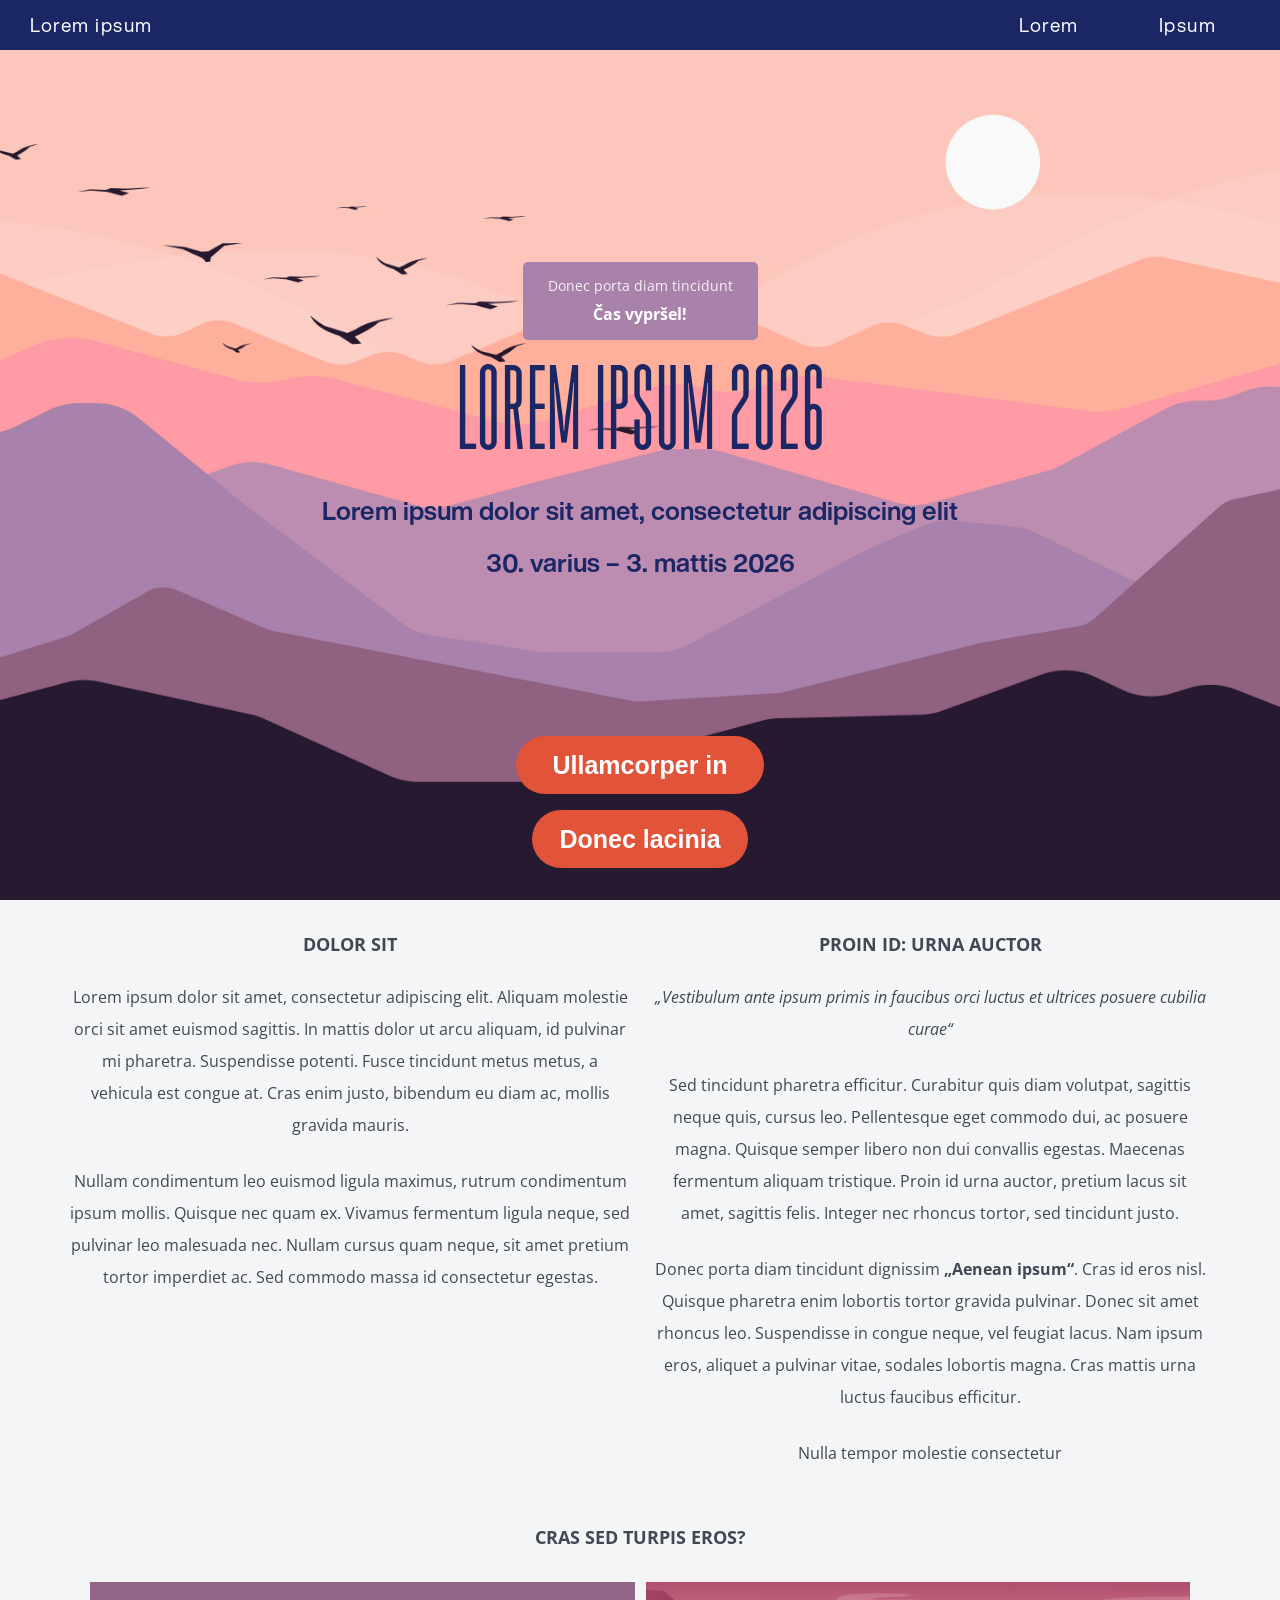
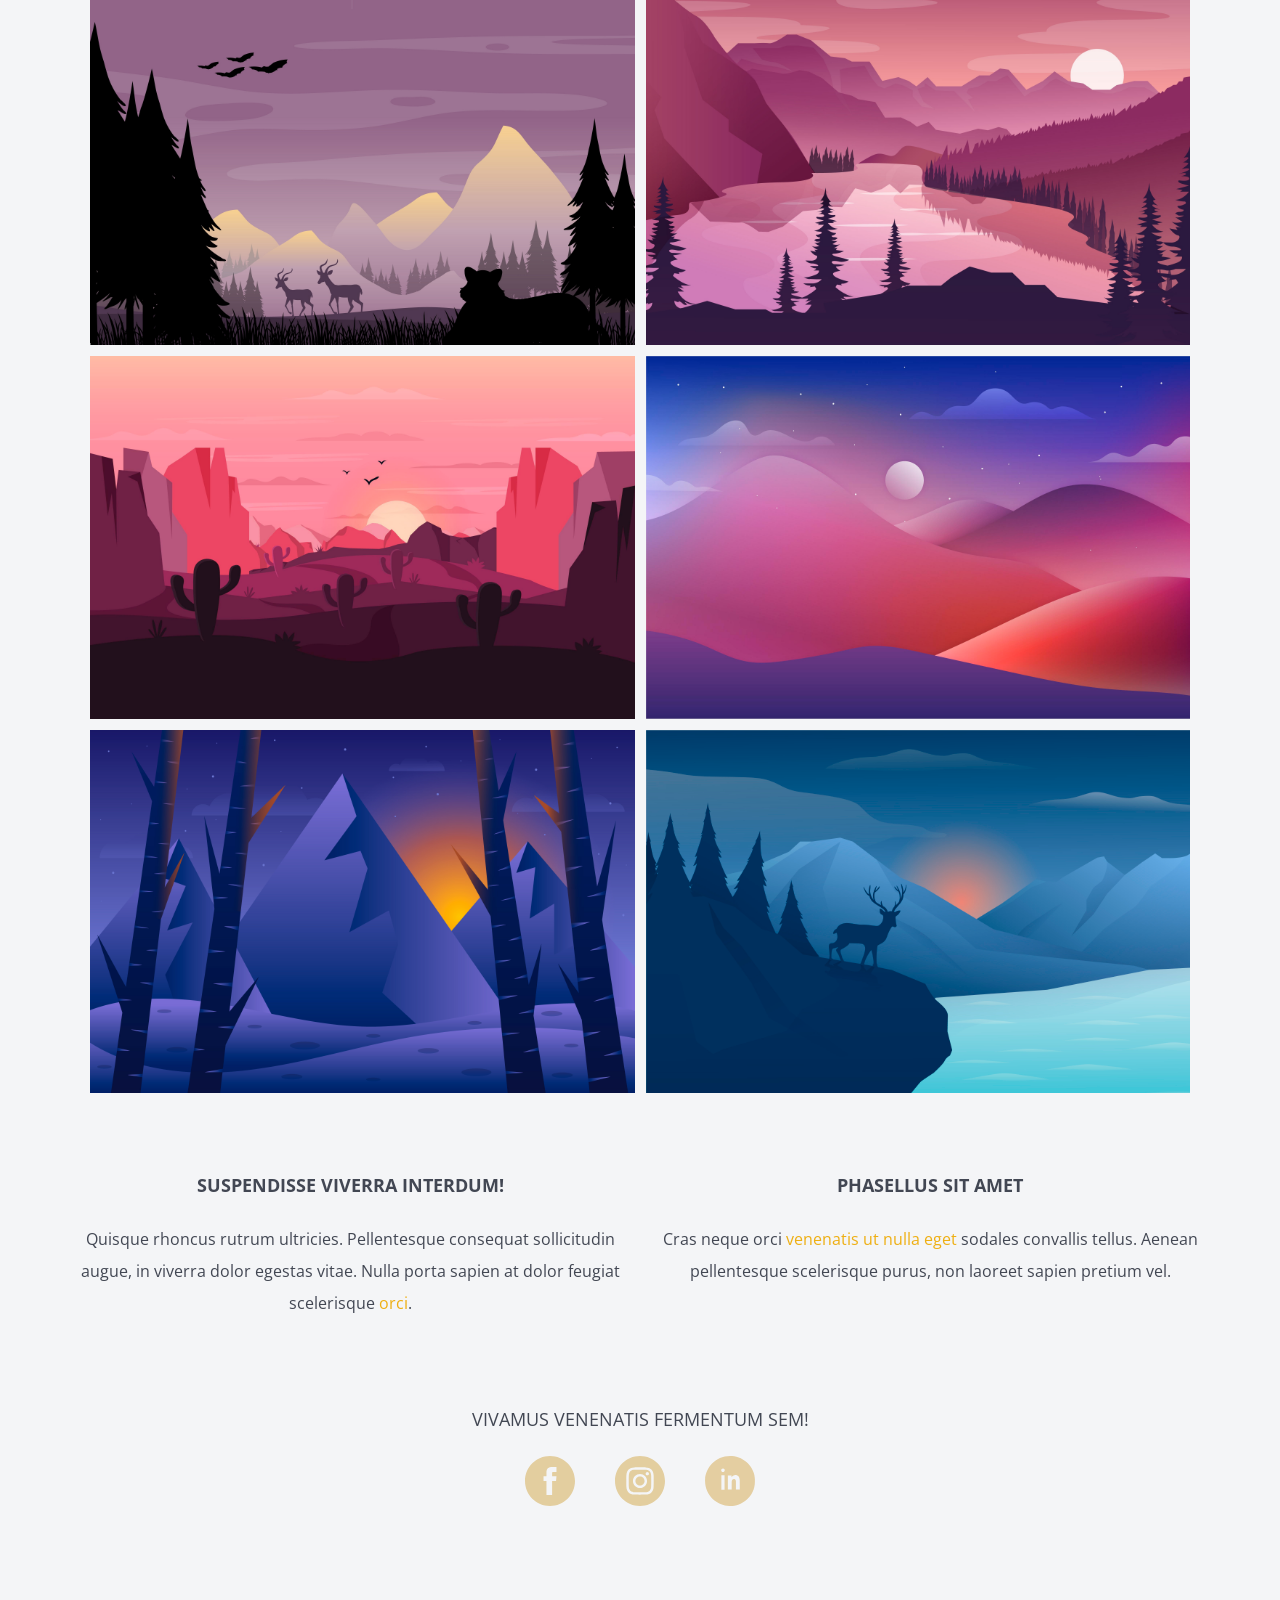
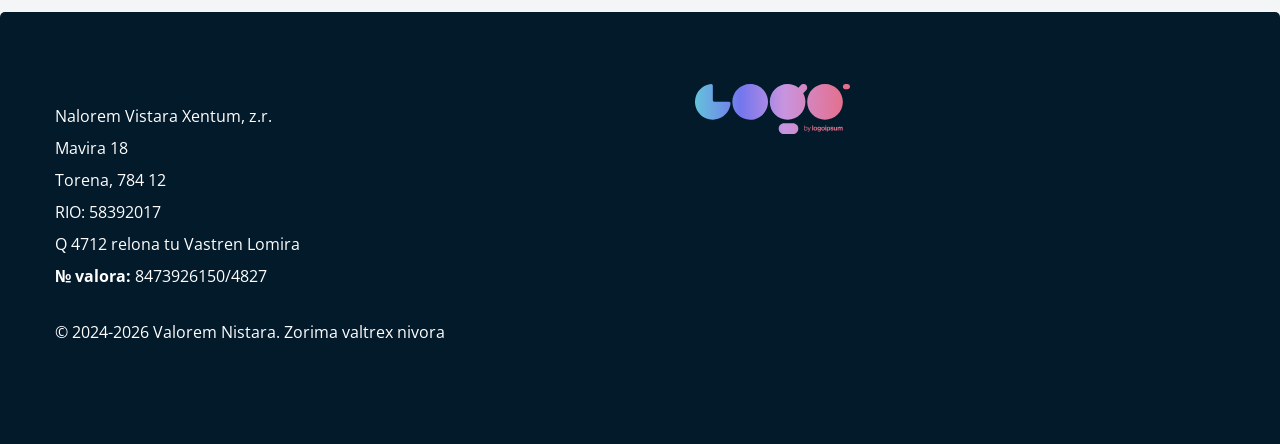
==== commit cc707c6b: "4" ====
--- a/index.html
+++ b/index.html
@@ -4,7 +4,7 @@
 <head>
     <meta charset="UTF-8">
     <meta name="viewport" content="width=device-width, initial-scale=1.0">
-    <title>Studentský Velehrad 2026</title>
+    <title>Lorem ipsum 2026</title>
     <!-- preload pozadí -->
     <link rel="preload" href="fonts/Ohrada.otf" as="font" type="font/otf" crossorigin>
     <link rel="preload" href="fonts/HelveticaNow.otf" as="font" type="font/otf" crossorigin>
@@ -17,7 +17,7 @@
     <link rel="preload" as="image" href="images/SV26_IG.svg">
     <link rel="preload" as="image" href="images/SV26_YT.svg">
     <link rel="preload" as="image" href="images/arrow-up-circle.svg">
-    <link rel="preload" as="image" href="images/logo_b_transparent.webp">
+    <link rel="preload" as="image" href="images/logoipsum.svg">
     <link rel="preload" as="image" href="images/dlazdice/1.jpg">
     <link rel="preload" as="image" href="images/dlazdice/2.jpg">
     <link rel="preload" as="image" href="images/dlazdice/3.jpg">
@@ -25,7 +25,7 @@
     <link rel="preload" as="image" href="images/dlazdice/5.jpg">
     <link rel="preload" as="image" href="images/dlazdice/6.jpg">
     <link rel="stylesheet" href="style.css">
-
+    <!-- <script src="https://cdn.tailwindcss.com"></script> -->
 
 
     <style>
@@ -317,6 +317,47 @@
                 gap: 0.8rem;
                 padding-bottom: 1.5rem;
             }
+        }
+
+        #countdown-wrapper {
+            background-color: #a982ac;
+            /* #e1543a; */
+            color: white;
+            padding: 15px 25px;
+            border-radius: 5px;
+            display: inline-flex;
+            flex-direction: column;
+            align-items: center;
+            margin-bottom: 25px;
+        }
+
+        .countdown-title {
+            font-size: 0.9rem;
+            margin-bottom: 8px;
+            font-weight: 500;
+            opacity: 0.9;
+        }
+
+        #countdown {
+            display: flex;
+            align-items: center;
+            gap: 10px;
+            font-weight: bold;
+        }
+
+        #countdown div {
+            display: flex;
+            flex-direction: column;
+            align-items: center;
+        }
+
+        #countdown span {
+            font-size: 2rem;
+            line-height: 1;
+        }
+
+        #countdown small {
+            font-size: 0.7rem;
         }
     </style>
 
@@ -332,10 +373,10 @@
             </div>
             <nav class="main-nav">
                 <ul>
-                    <li><a href="/tym">Tým</a></li>
+                    <li><a href="/lorem">Lorem</a></li>
                     <!-- <li><a href="/q&a">Q&A</a></li>  
                     <li><a href="/registrace">Registrace</a></li> -->
-                    <li><a href="https://sv24.studentskyvelehrad.cz/sv24" target="_blank">Minulý ročník</a></li>
+                    <li><a href="https://seznam.cz" target="_blank">Ipsum</a></li>
                 </ul>
             </nav>
 
@@ -349,10 +390,10 @@
             <span></span>
         </button>
         <ul>
-            <li><a href="/tym">Tým</a></li>
+            <li><a href="/tym">Lorem</a></li>
             <!-- <li><a href="/q&a">Q&A</a></li> 
             <li><a href="/registrace">Registrace</a></li> -->
-            <li><a href="https://sv24.studentskyvelehrad.cz/sv24" target="_blank">Minulý ročník</a></li>
+            <li><a href="https://seznam.cz" target="_blank">Ipsum</a></li>
         </ul>
     </div>
     <button class="hamburger" aria-label="Otevřít menu">
@@ -367,7 +408,40 @@
         <div class="cover-bar"></div>
         <div class="cover">
             <div class="cover-content">
+
                 <div class="cover-text">
+                    <div id="countdown-wrapper">
+                        <p class="countdown-title">Donec porta diam tincidunt</p>
+
+                        <div id="countdown">
+                            <div>
+                                <span id="days">0</span>
+                                <small id="days-label">cras</small>
+                            </div>
+
+                            <span>:</span>
+
+                            <div>
+                                <span id="hours">0</span>
+                                <small id="hours-label">enim</small>
+                            </div>
+
+                            <span>:</span>
+
+                            <div>
+                                <span id="minutes">0</span>
+                                <small id="minutes-label">justo</small>
+                            </div>
+
+                            <span>:</span>
+
+                            <div>
+                                <span id="seconds">0</span>
+                                <small id="seconds-label">mollis</small>
+                            </div>
+                        </div>
+                    </div>
+
                     <h1>Lorem Ipsum 2026</h1>
                     <p class="subtitle">Lorem ipsum dolor sit amet, consectetur adipiscing elit</p>
                     <p class="date">30. varius – 3. mattis 2026</p>
@@ -387,9 +461,12 @@
                 <div class="about-text">
                     <h2>Dolor sit</h2>
                     <p>
-                        Lorem ipsum dolor sit amet, consectetur adipiscing elit. Aliquam molestie orci sit amet euismod
-                        sagittis. In mattis dolor ut arcu aliquam, id pulvinar mi pharetra. Suspendisse potenti. Fusce
-                        tincidunt metus metus, a vehicula est congue at. Cras enim justo, bibendum eu diam ac, mollis
+                        Lorem ipsum dolor sit amet, consectetur adipiscing elit. Aliquam molestie orci sit amet
+                        euismod
+                        sagittis. In mattis dolor ut arcu aliquam, id pulvinar mi pharetra. Suspendisse potenti.
+                        Fusce
+                        tincidunt metus metus, a vehicula est congue at. Cras enim justo, bibendum eu diam ac,
+                        mollis
                         gravida mauris.</p>
                     <p>Nullam condimentum leo euismod ligula maximus, rutrum condimentum ipsum mollis.
                         Quisque nec quam ex. Vivamus fermentum ligula neque, sed pulvinar leo malesuada nec. Nullam
@@ -399,10 +476,12 @@
 
                 <div class="about-text">
                     <h2>Proin ID: Urna auctor</h2>
-                    <p><em>„Vestibulum ante ipsum primis in faucibus orci luctus et ultrices posuere cubilia curae“</em>
+                    <p><em>„Vestibulum ante ipsum primis in faucibus orci luctus et ultrices posuere cubilia
+                            curae“</em>
                     </p>
                     <p>
-                        Sed tincidunt pharetra efficitur. Curabitur quis diam volutpat, sagittis neque quis, cursus leo.
+                        Sed tincidunt pharetra efficitur. Curabitur quis diam volutpat, sagittis neque quis, cursus
+                        leo.
                         Pellentesque eget commodo dui, ac posuere magna. Quisque semper libero non dui convallis
                         egestas. Maecenas fermentum aliquam tristique. Proin id urna auctor, pretium lacus sit amet,
                         sagittis felis. Integer nec rhoncus tortor, sed tincidunt justo.</p>
@@ -472,27 +551,29 @@
 
             <div class="about-flex">
                 <div class="about-text">
-                    <h2>Je čas se přihlásit!</h2>
-                    <p>Kapacita ubytování na Velehradě není neomezená. Zajisti si své místo hned teď.
-                        Registrace <a href="/registrace">zde</a>.</p>
+                    <h2>Suspendisse viverra interdum!</h2>
+                    <p>Quisque rhoncus rutrum ultricies. Pellentesque consequat sollicitudin augue, in viverra dolor
+                        egestas vitae. Nulla porta sapien at dolor feugiat scelerisque <a href="/registrace">orci</a>.
+                    </p>
                 </div>
 
                 <div class="about-text">
-                    <h2>Kdo za tím stojí</h2>
-                    <p>Akci pořádá <a href="https://vkhcr.cz" target="_blank">Vysokoškolské katolické
-                            hnutí ČR</a>
-                        ve spolupráci s jednotlivými místními organizacemi.</p>
+                    <h2>Phasellus sit amet</h2>
+                    <p>Cras neque orci <a href="https://vkhcr.cz" target="_blank">venenatis ut nulla eget</a>
+                        sodales convallis tellus. Aenean pellentesque scelerisque purus, non laoreet sapien pretium
+                        vel.
+                    </p>
                 </div>
             </div>
             <div class="social-title">
-                <h2>Sleduj nás na sociálních sítích!</h2>
+                <h2>Vivamus venenatis fermentum sem!</h2>
                 <p>
-                    <a href="https://www.facebook.com/studentskyvelehrad/?locale=cs_CZ"><img src="images/SV26_FB.svg"
+                    <a href="https://www.facebook.com/kolek.ondrej/" target="_blank"><img src="images/SV26_FB.svg"
                             alt="Facebook"></a>
-                    <a href="https://www.instagram.com/studentsky_velehrad/"><img src="images/SV26_IG.svg"
+                    <a href="https://www.instagram.com/ondrej.kk" target="_blank"><img src="images/SV26_IG.svg"
                             alt="Instagram"></a>
-                    <a href="https://www.youtube.com/channel/UCBf-XP-0GacYV8bqpvq1dSw"><img src="images/SV26_YT.svg"
-                            alt="YouTube"></a>
+                    <a href="https://www.linkedin.com/in/ond%C5%99ej-kolek-4854bb174" target="_blank"><img
+                            src="images/linkedin.svg" alt="YouTube"></a>
                 </p>
             </div>
 
@@ -500,20 +581,20 @@
                 <div class="container footer-flex">
                     <div class="footer-text">
                         <p>
-                            Vysokoškolské katolické hnutí Česká republika, z.s.<br>
-                            Kozí 8<br>
-                            Brno, 602 00<br>
-                            IČO: 26610311<br>
-                            L 9486 vedená u Krajského soudu v Brně<br>
-                            <strong>Č. účtu: </strong>2902653384/2010
+                            Nalorem Vistara Xentum, z.r.<br>
+                            Mavira 18<br>
+                            Torena, 784 12<br>
+                            RIO: 58392017<br>
+                            Q 4712 relona tu Vastren Lomira<br>
+                            <strong>№ valora: </strong>8473926150/4827
                         </p>
                         <p>
-                            © 2024-2026 Studentský Velehrad. Všechna práva vyhrazena
+                            © 2024-2026 Valorem Nistara. Zorima valtrex nivora
                         </p>
                     </div>
 
                     <div class="footer-logo">
-                        <img src="images/logo_b_transparent.webp" alt="Logo SV26">
+                        <img src="images/logoipsum.svg" alt="Logo SV26">
                     </div>
                 </div>
             </div>
@@ -538,6 +619,38 @@
                 }
             });
         });
+
+
+        const targetDate = new Date(2026, 6, 1, 0, 0, 0).getTime();
+
+        function updateCountdown() {
+            const now = new Date().getTime();
+            const diff = targetDate - now;
+
+            if (diff <= 0) {
+                document.getElementById("countdown").innerHTML = "Čas vypršel!";
+                return;
+            }
+
+            const days = Math.floor(diff / (1000 * 60 * 60 * 24));
+            const hours = Math.floor((diff / (1000 * 60 * 60)) % 24);
+            const minutes = Math.floor((diff / (1000 * 60)) % 60);
+            const seconds = Math.floor((diff / 1000) % 60);
+
+            document.getElementById("days").textContent = days;
+            document.getElementById("hours").textContent = hours;
+            document.getElementById("minutes").textContent = minutes;
+            document.getElementById("seconds").textContent = seconds;
+        }
+
+        setInterval(updateCountdown, 1000);
+        updateCountdown();
+
+        function getCzechPlural(number, one, few, many) {
+            if (number === 1) return one;
+            if (number >= 2 && number <= 4) return few;
+            return many;
+        }
     </script>
 </body>
 
--- a/style.css
+++ b/style.css
@@ -417,10 +417,10 @@
                 top: 0px;
                 right: 0;
                 width: 40%;
-                height: 40svh;
+                height: 100svh;
                 min-height: 250px;
                 max-width: 160px;
-                background-color: rgba(26, 39, 100, 0.85);
+                background-color: rgba(26, 39, 100, 0.93);
                 /* #1a2764; */
                 display: flex;
                 flex-direction: column;
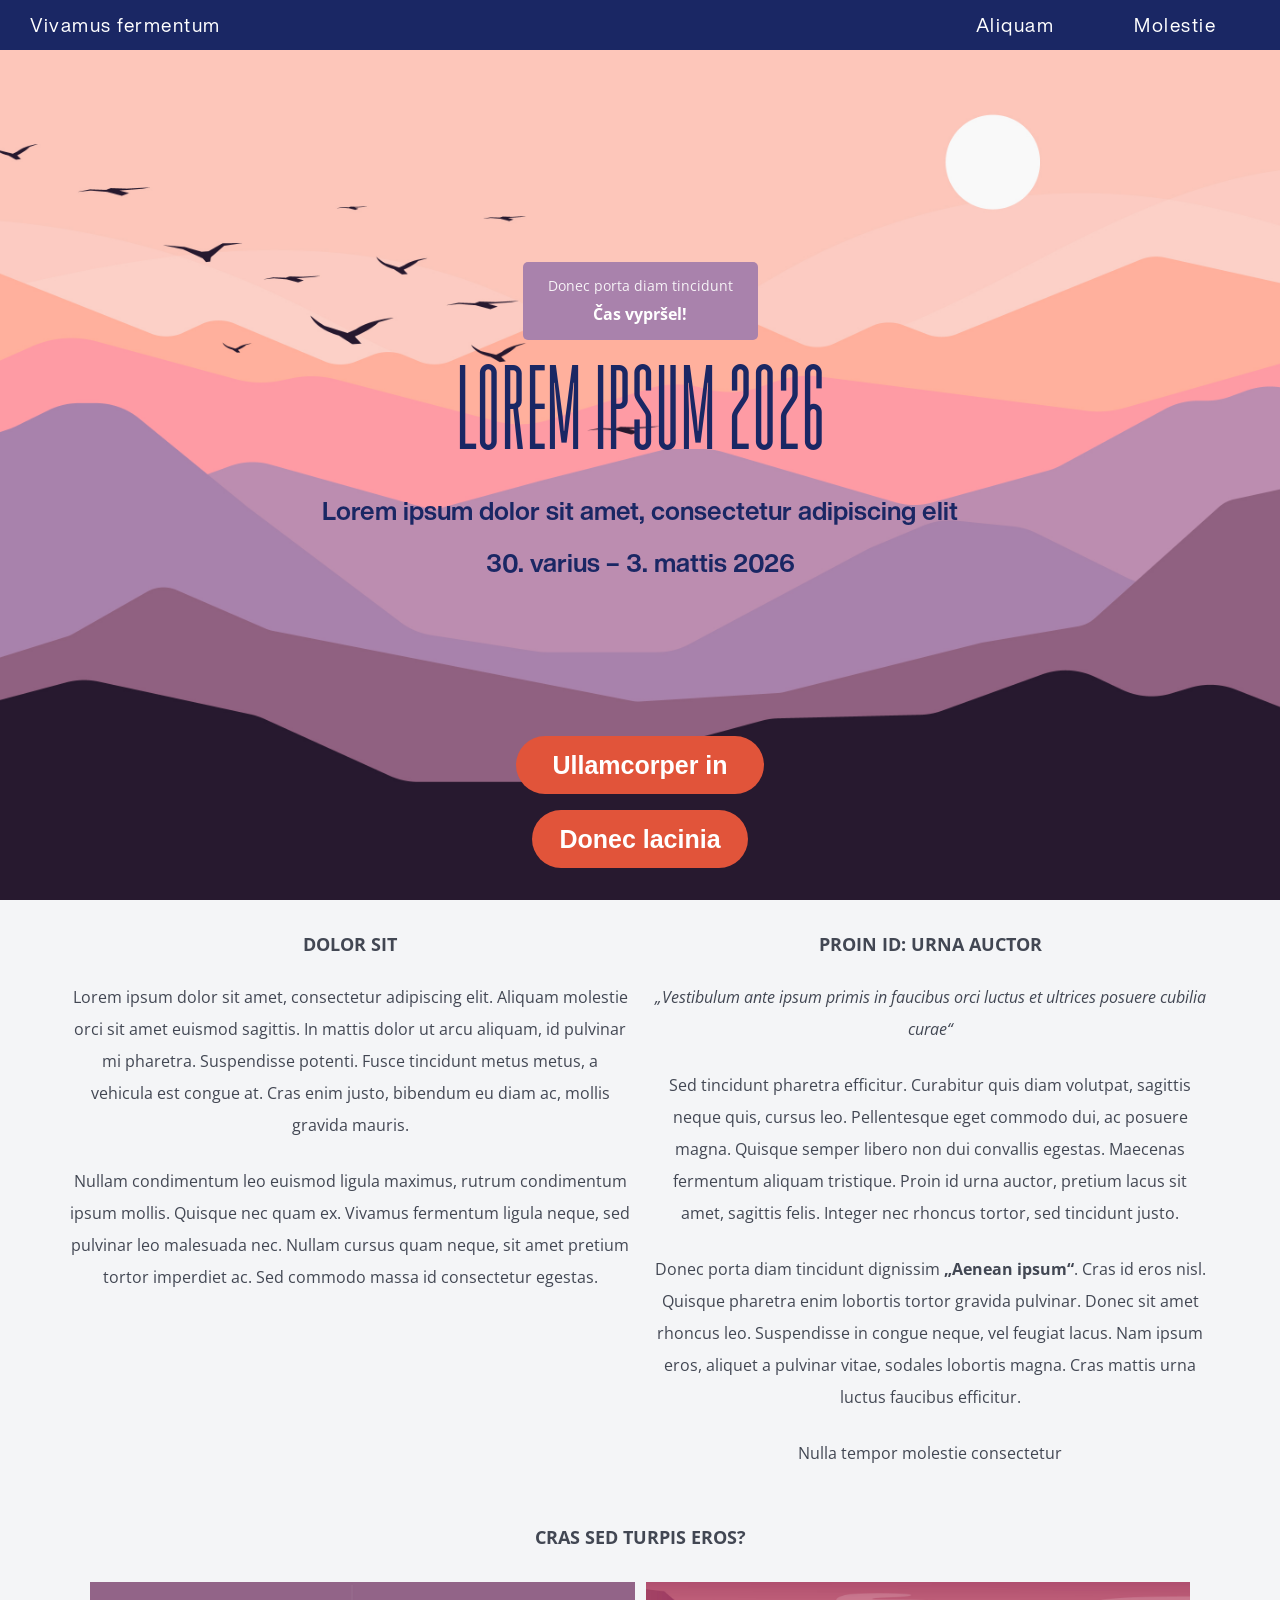
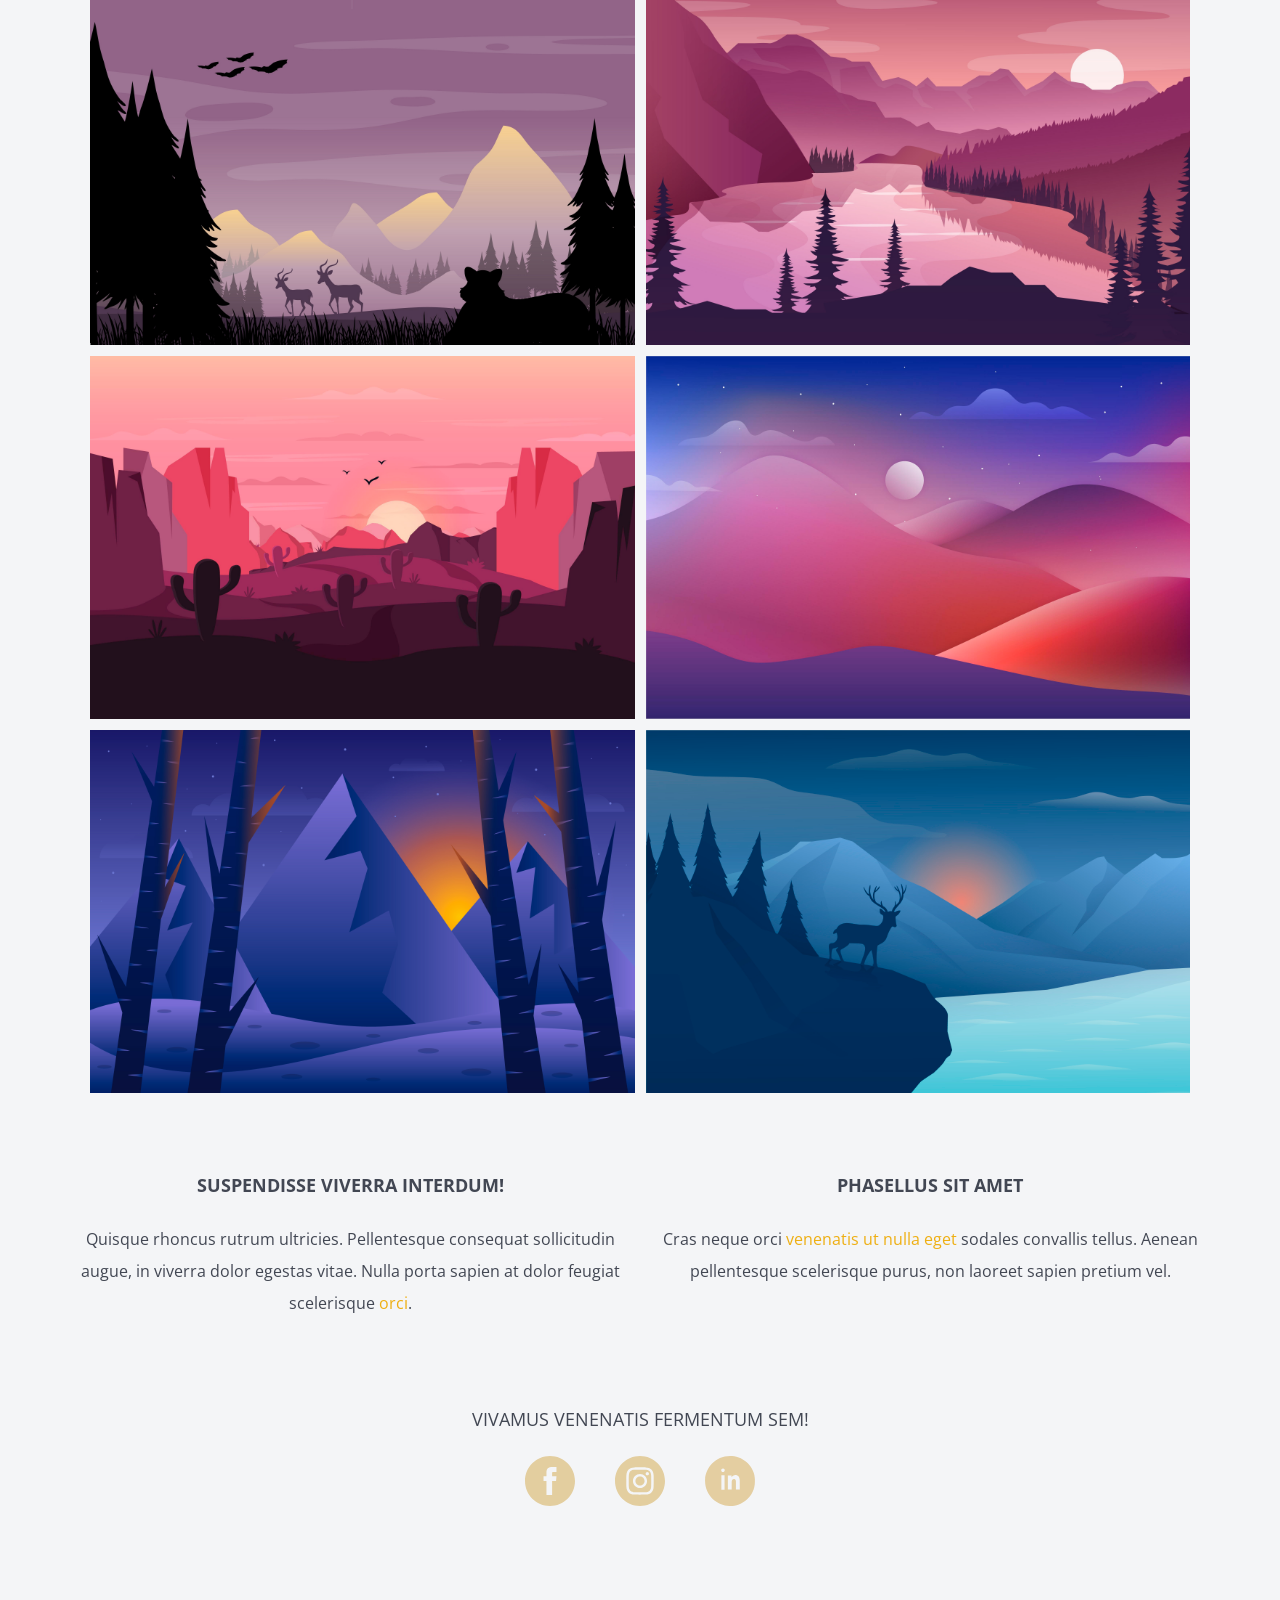
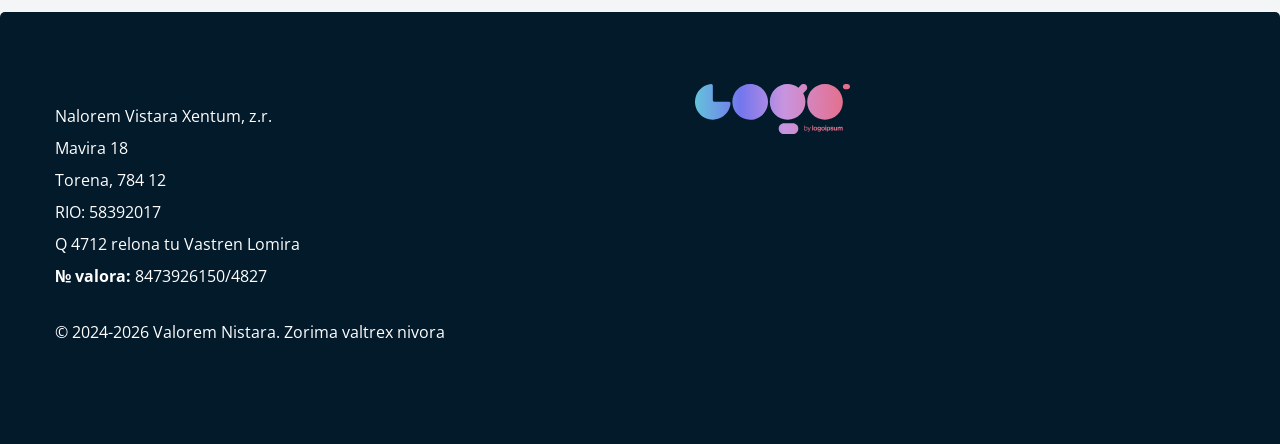
==== commit 21478299: "5" ====
--- a/index.html
+++ b/index.html
@@ -13,9 +13,8 @@
     <link rel="preload" href="fonts/OpenSans-Italic.woff2" as="font" type="font/woff2" crossorigin>
     <link rel="preload" href="fonts/OpenSans-Bold.woff2" as="font" type="font/woff2" crossorigin>
     <link rel="preload" as="image" href="images/cover.jpg">
-    <link rel="preload" as="image" href="images/SV26_FB.svg">
-    <link rel="preload" as="image" href="images/SV26_IG.svg">
-    <link rel="preload" as="image" href="images/SV26_YT.svg">
+    <link rel="preload" as="image" href="images/FB.svg">
+    <link rel="preload" as="image" href="images/IG.svg">
     <link rel="preload" as="image" href="images/arrow-up-circle.svg">
     <link rel="preload" as="image" href="images/logoipsum.svg">
     <link rel="preload" as="image" href="images/dlazdice/1.jpg">
@@ -25,7 +24,6 @@
     <link rel="preload" as="image" href="images/dlazdice/5.jpg">
     <link rel="preload" as="image" href="images/dlazdice/6.jpg">
     <link rel="stylesheet" href="style.css">
-    <!-- <script src="https://cdn.tailwindcss.com"></script> -->
 
 
     <style>
@@ -369,14 +367,12 @@
     <header id="g-navigation">
         <div class="header-container">
             <div class="logo">
-                <a href="/" class="logo-text">Lorem ipsum</a>
+                <a href="/" class="logo-text">Vivamus fermentum</a>
             </div>
             <nav class="main-nav">
                 <ul>
-                    <li><a href="/lorem">Lorem</a></li>
-                    <!-- <li><a href="/q&a">Q&A</a></li>  
-                    <li><a href="/registrace">Registrace</a></li> -->
-                    <li><a href="https://seznam.cz" target="_blank">Ipsum</a></li>
+                    <li><a href="/lorem">Aliquam</a></li>
+                    <li><a href="https://seznam.cz" target="_blank">Molestie</a></li>
                 </ul>
             </nav>
 
@@ -390,10 +386,8 @@
             <span></span>
         </button>
         <ul>
-            <li><a href="/tym">Lorem</a></li>
-            <!-- <li><a href="/q&a">Q&A</a></li> 
-            <li><a href="/registrace">Registrace</a></li> -->
-            <li><a href="https://seznam.cz" target="_blank">Ipsum</a></li>
+            <li><a href="/lorem">Aliquam</a></li>
+            <li><a href="https://seznam.cz" target="_blank">Molestie</a></li>
         </ul>
     </div>
     <button class="hamburger" aria-label="Otevřít menu">
@@ -502,14 +496,14 @@
             <div class="about-flex about-flex--tiles">
                 <div class="grid">
                     <div class="tile">
-                        <img src="images/dlazdice/1.jpg" alt="Přednášky">
+                        <img src="images/dlazdice/1.jpg">
                         <div class="overlay">
                             <p>Nunc mollis ante dolor, eu tristique ex accumsan vitae. </p>
                         </div>
                     </div>
 
                     <div class="tile">
-                        <img src="images/dlazdice/2.jpg" alt="Workshopy">
+                        <img src="images/dlazdice/2.jpg">
                         <div class="overlay">
                             <p>Maecenas varius et odio id efficitur. Maecenas sollicitudin pellentesque maximus.
                             </p>
@@ -517,7 +511,7 @@
                     </div>
 
                     <div class="tile">
-                        <img src="images/dlazdice/3.jpg" alt="Duchovní program">
+                        <img src="images/dlazdice/3.jpg">
                         <div class="overlay">
                             <p>In cursus, ligula non sollicitudin egestas, nibh ipsum euismod sem, vel mattis neque
                                 turpis ut ante.
@@ -526,7 +520,7 @@
                     </div>
 
                     <div class="tile">
-                        <img src="images/dlazdice/4.jpg" alt="Diskuzní skupinky">
+                        <img src="images/dlazdice/4.jpg">
                         <div class="overlay">
                             <p>Nunc eu lorem consectetur, commodo lectus in, facilisis ligula. Aenean mauris mi,
                                 faucibus lobortis sem.</p>
@@ -534,14 +528,14 @@
                     </div>
 
                     <div class="tile">
-                        <img src="images/dlazdice/5.jpg" alt="Volnočasové aktivity">
+                        <img src="images/dlazdice/5.jpg">
                         <div class="overlay">
                             <p>Curabitur molestie nisi vel lacus laoreet, vitae commodo nulla feugiat.</p>
                         </div>
                     </div>
 
                     <div class="tile">
-                        <img src="images/dlazdice/6.jpg" alt="Společenství">
+                        <img src="images/dlazdice/6.jpg">
                         <div class="overlay">
                             <p>Phasellus vitae risus id felis consequat consequat accumsan nec dui.</p>
                         </div>
@@ -559,7 +553,7 @@
 
                 <div class="about-text">
                     <h2>Phasellus sit amet</h2>
-                    <p>Cras neque orci <a href="https://vkhcr.cz" target="_blank">venenatis ut nulla eget</a>
+                    <p>Cras neque orci <a href="https://seznam.cz" target="_blank">venenatis ut nulla eget</a>
                         sodales convallis tellus. Aenean pellentesque scelerisque purus, non laoreet sapien pretium
                         vel.
                     </p>
@@ -568,9 +562,9 @@
             <div class="social-title">
                 <h2>Vivamus venenatis fermentum sem!</h2>
                 <p>
-                    <a href="https://www.facebook.com/kolek.ondrej/" target="_blank"><img src="images/SV26_FB.svg"
+                    <a href="https://www.facebook.com/kolek.ondrej/" target="_blank"><img src="images/FB.svg"
                             alt="Facebook"></a>
-                    <a href="https://www.instagram.com/ondrej.kk" target="_blank"><img src="images/SV26_IG.svg"
+                    <a href="https://www.instagram.com/ondrej.kk" target="_blank"><img src="images/IG.svg"
                             alt="Instagram"></a>
                     <a href="https://www.linkedin.com/in/ond%C5%99ej-kolek-4854bb174" target="_blank"><img
                             src="images/linkedin.svg" alt="YouTube"></a>
@@ -594,7 +588,7 @@
                     </div>
 
                     <div class="footer-logo">
-                        <img src="images/logoipsum.svg" alt="Logo SV26">
+                        <img src="/images/logoipsum.svg">
                     </div>
                 </div>
             </div>
